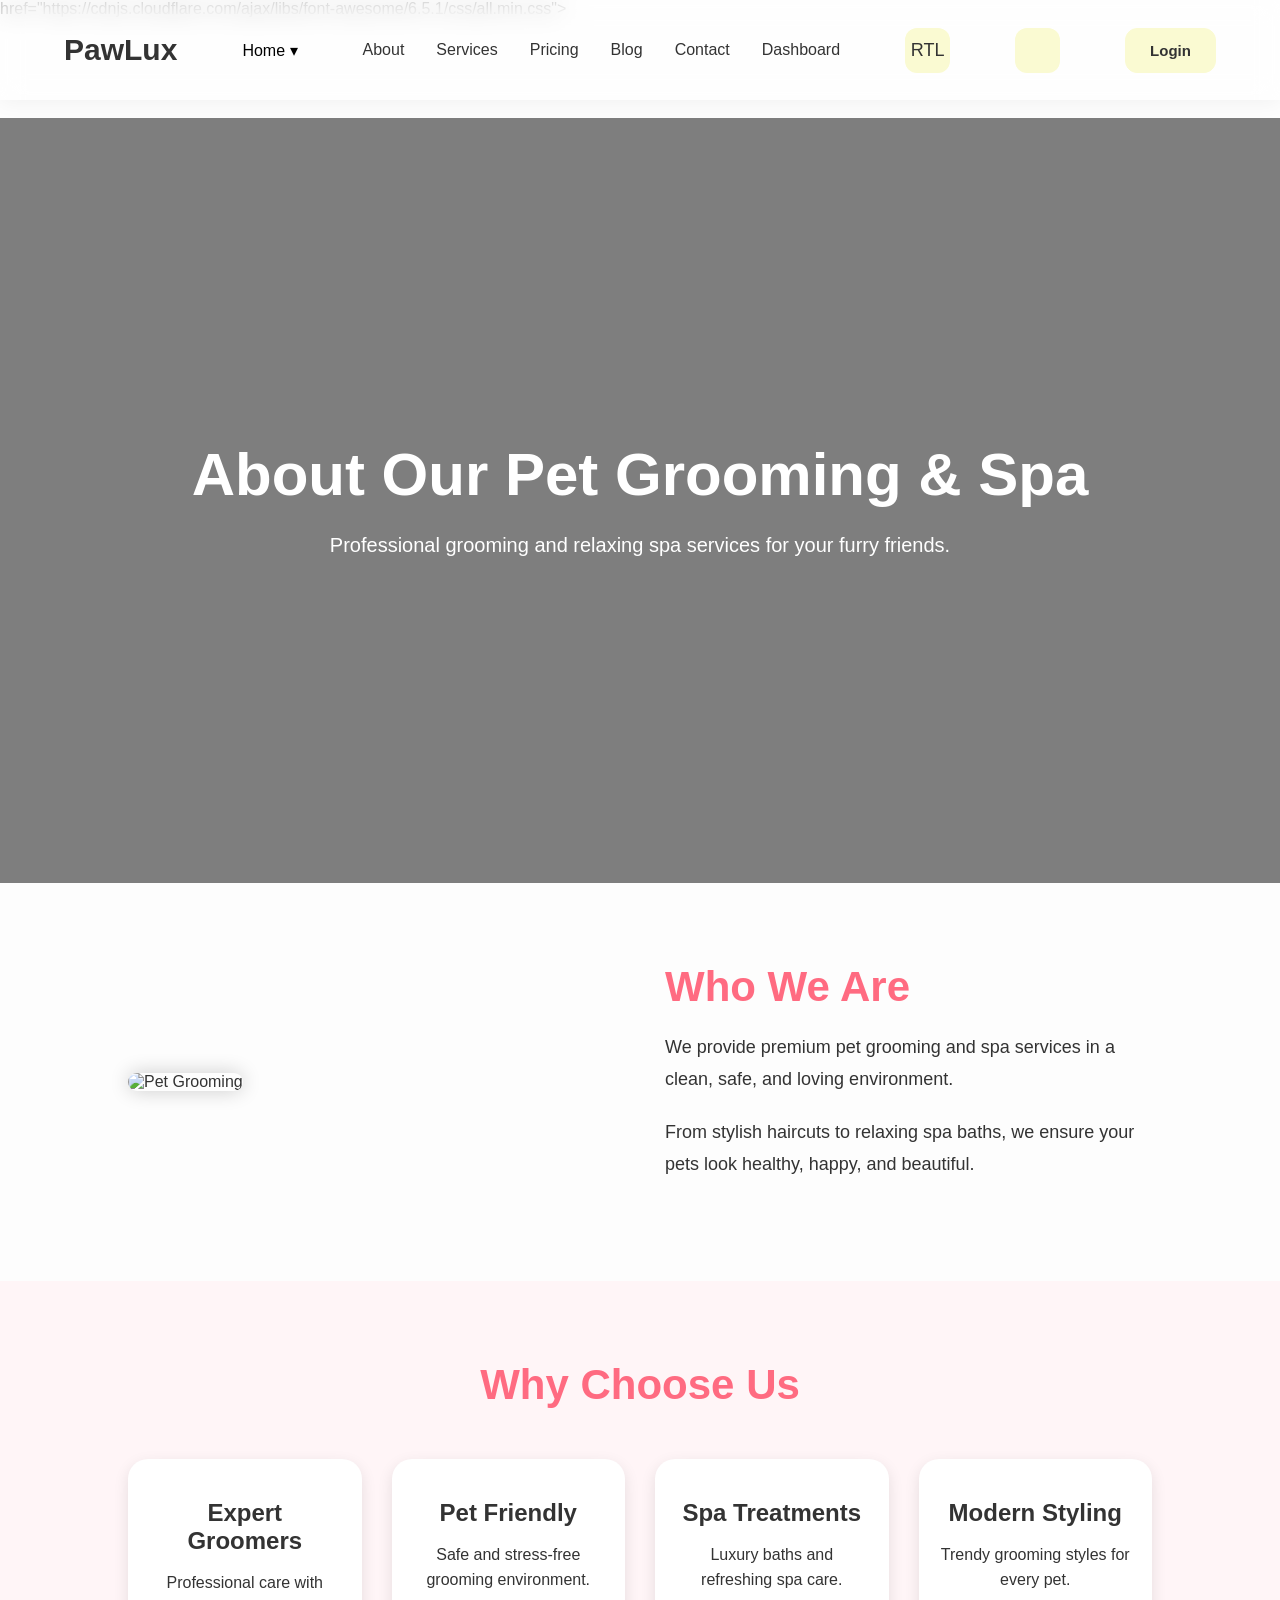
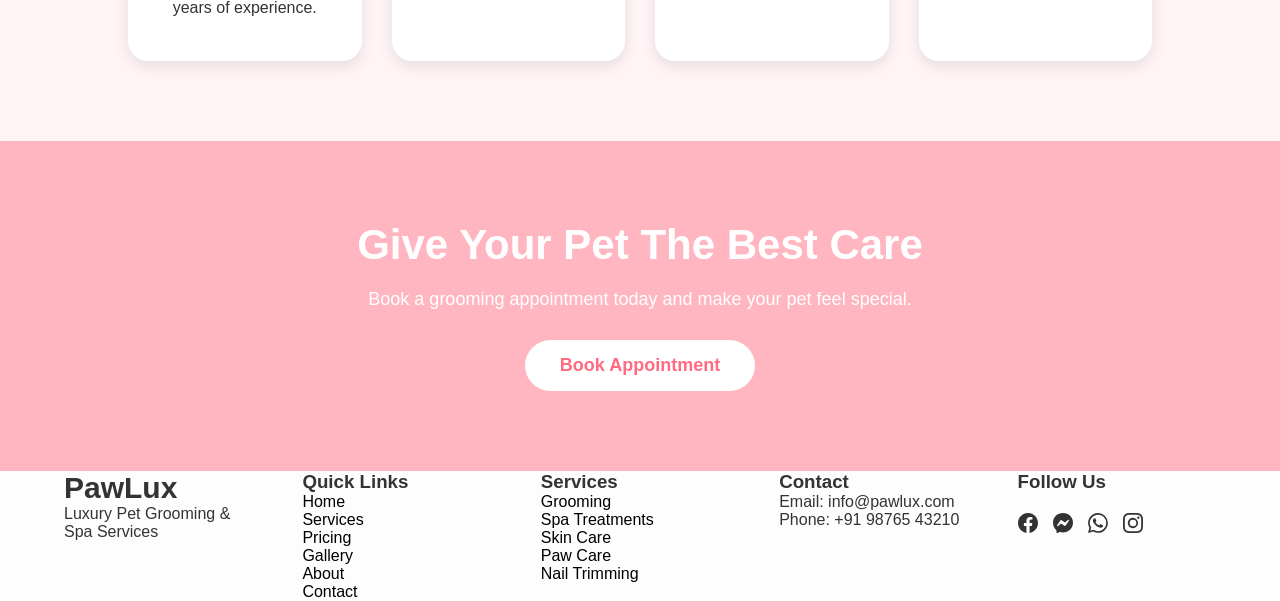
==== about.html @ 1fd0124d "first commit" ====
<!DOCTYPE html>
<html lang="en">
<head>
    <meta charset="UTF-8">
    <meta name="viewport" content="width=device-width, initial-scale=1.0">
    <title>Document</title>
   <link rel="stylesheet" href="about.css">
  
 href="https://cdnjs.cloudflare.com/ajax/libs/font-awesome/6.5.1/css/all.min.css">
</head>
</head>
<body>
    <header>
<div class="container">

<nav class="navbar">
    <div class="logo">
        Paw<span>Lux</span>
    </div>
     <div class="dropdown">
    <a href="index.html" class="drop-btn">Home ▾</a>
 
    <div class="dropdown-content">
      <a href="home1.html" class="drop-btn">Home 1</a>
     
    </div>
  </div>

    <ul class="nav-links">
       
        <li><a href="#">About</a></li>
        <li><a href="#">Services</a></li>
        <li><a href="#">Pricing</a></li>
        <li><a href="#">Blog</a></li>
        <li><a href="#">Contact</a></li>
        <li><a href="#">Dashboard</a></li>
    </ul>
  <button id="rtl-toggle" class="icon-btn">
    RTL
  </button>
  <button id="theme-toggle" class="icon-btn">
 
        </button>
    <div class="button-group">
    <div class="right-section">
        <button class="btn secondary-btn">
            Login
        </button>
        

    </div>

</div>
</header>
 
<body>

   

    <section class="hero">

        <div class="hero-content">
            <h1>About Our Pet Grooming & Spa</h1>

            <p>
                Professional grooming and relaxing spa services
                for your furry friends.
            </p>
        </div>

    </section>


    <section class="about">

        <div class="about-container">

            <div class="about-image">
                <img src="https://images.unsplash.com/photo-1518717758536-85ae29035b6d?q=80&w=1000&auto=format&fit=crop"
                    alt="Pet Grooming">
            </div>

            <div class="about-content">

                <h2>Who We Are</h2>

                <p>
                    We provide premium pet grooming and spa services
                    in a clean, safe, and loving environment.
                </p>

                <p>
                    From stylish haircuts to relaxing spa baths,
                    we ensure your pets look healthy, happy,
                    and beautiful.
                </p>

            </div>

        </div>

    </section>

   

    <section class="features">

        <h2>Why Choose Us</h2>

        <div class="feature-container">

            <div class="feature-box">
                <i class="fa-solid fa-paw"></i>
                <h3>Expert Groomers</h3>
                <p>Professional care with years of experience.</p>
            </div>

            <div class="feature-box">
                <i class="fa-solid fa-heart"></i>
                <h3>Pet Friendly</h3>
                <p>Safe and stress-free grooming environment.</p>
            </div>

            <div class="feature-box">
                <i class="fa-solid fa-shower"></i>
                <h3>Spa Treatments</h3>
                <p>Luxury baths and refreshing spa care.</p>
            </div>

            <div class="feature-box">
                <i class="fa-solid fa-scissors"></i>
                <h3>Modern Styling</h3>
                <p>Trendy grooming styles for every pet.</p>
            </div>

        </div>

    </section>

  

    <section class="cta">

        <h2>Give Your Pet The Best Care</h2>

        <p>
            Book a grooming appointment today and make your pet feel special.
        </p>

        <a href="#">Book Appointment</a>

    </section>

</body>

</html>

    
    <footer>

<div class="container">

    <div class="footer-content">

        
        <div>
             <div class="logo">
        Paw<span>Lux</span>
    </div>
            <p>Luxury Pet Grooming & Spa Services</p>
        </div>
        <div>
            <h3>Quick Links</h3>
            <ul>
                <li><a href="#">Home</a></li>
                <li><a href="#">Services</a></li>
                <li><a href="#">Pricing</a></li>
                <li><a href="#">Gallery</a></li>
                <li><a href="#">About</a></li>
                <li><a href="#">Contact</a></li>
            </ul>
        </div>
        <div>
           <h3>Services</h3> 
            <ul>
                <li><a href="#">Grooming</a></li>
                <li><a href="#">Spa Treatments</a></li>
                <li><a href="#">Skin Care</a></li>
                <li><a href="#">Paw Care</a></li>
                <li><a href="#">Nail Trimming</a></li>
            </ul>
        </div>

        <div>
            <h3>Contact</h3>
            <p>Email: info@pawlux.com</p>
            <p>Phone: +91 98765 43210</p>
        </div>

        <div>
            <h3>Follow Us</h3>

            <div class="footer-social">

                <svg xmlns="http://www.w3.org/2000/svg" width="20" height="20" fill="currentColor" class="bi bi-facebook" viewBox="0 0 16 16">
  <path d="M16 8.049c0-4.446-3.582-8.05-8-8.05C3.58 0-.002 3.603-.002 8.05c0 4.017 2.926 7.347 6.75 7.951v-5.625h-2.03V8.05H6.75V6.275c0-2.017 1.195-3.131 3.022-3.131.876 0 1.791.157 1.791.157v1.98h-1.009c-.993 0-1.303.621-1.303 1.258v1.51h2.218l-.354 2.326H9.25V16c3.824-.604 6.75-3.934 6.75-7.951"/>
</svg>

                <svg xmlns="http://www.w3.org/2000/svg" width="20" height="20" fill="currentColor" class="bi bi-messenger" viewBox="0 0 16 16">
  <path d="M0 7.76C0 3.301 3.493 0 8 0s8 3.301 8 7.76-3.493 7.76-8 7.76c-.81 0-1.586-.107-2.316-.307a.64.64 0 0 0-.427.03l-1.588.702a.64.64 0 0 1-.898-.566l-.044-1.423a.64.64 0 0 0-.215-.456C.956 12.108 0 10.092 0 7.76m5.546-1.459-2.35 3.728c-.225.358.214.761.551.506l2.525-1.916a.48.48 0 0 1 .578-.002l1.869 1.402a1.2 1.2 0 0 0 1.735-.32l2.35-3.728c.226-.358-.214-.761-.551-.506L9.728 7.381a.48.48 0 0 1-.578.002L7.281 5.98a1.2 1.2 0 0 0-1.735.32z"/>
</svg>

                <svg xmlns="http://www.w3.org/2000/svg" width="20" height="20" fill="currentColor" class="bi bi-whatsapp" viewBox="0 0 16 16">
  <path d="M13.601 2.326A7.85 7.85 0 0 0 7.994 0C3.627 0 .068 3.558.064 7.926c0 1.399.366 2.76 1.057 3.965L0 16l4.204-1.102a7.9 7.9 0 0 0 3.79.965h.004c4.368 0 7.926-3.558 7.93-7.93A7.9 7.9 0 0 0 13.6 2.326zM7.994 14.521a6.6 6.6 0 0 1-3.356-.92l-.24-.144-2.494.654.666-2.433-.156-.251a6.56 6.56 0 0 1-1.007-3.505c0-3.626 2.957-6.584 6.591-6.584a6.56 6.56 0 0 1 4.66 1.931 6.56 6.56 0 0 1 1.928 4.66c-.004 3.639-2.961 6.592-6.592 6.592m3.615-4.934c-.197-.099-1.17-.578-1.353-.646-.182-.065-.315-.099-.445.099-.133.197-.513.646-.627.775-.114.133-.232.148-.43.05-.197-.1-.836-.308-1.592-.985-.59-.525-.985-1.175-1.103-1.372-.114-.198-.011-.304.088-.403.087-.088.197-.232.296-.346.1-.114.133-.198.198-.33.065-.134.034-.248-.015-.347-.05-.099-.445-1.076-.612-1.47-.16-.389-.323-.335-.445-.34-.114-.007-.247-.007-.38-.007a.73.73 0 0 0-.529.247c-.182.198-.691.677-.691 1.654s.71 1.916.81 2.049c.098.133 1.394 2.132 3.383 2.992.47.205.84.326 1.129.418.475.152.904.129 1.246.08.38-.058 1.171-.48 1.338-.943.164-.464.164-.86.114-.943-.049-.084-.182-.133-.38-.232"/>
</svg>

                <svg xmlns="http://www.w3.org/2000/svg" width="20" height="20" fill="currentColor" class="bi bi-instagram" viewBox="0 0 16 16">
  <path d="M8 0C5.829 0 5.556.01 4.703.048 3.85.088 3.269.222 2.76.42a3.9 3.9 0 0 0-1.417.923A3.9 3.9 0 0 0 .42 2.76C.222 3.268.087 3.85.048 4.7.01 5.555 0 5.827 0 8.001c0 2.172.01 2.444.048 3.297.04.852.174 1.433.372 1.942.205.526.478.972.923 1.417.444.445.89.719 1.416.923.51.198 1.09.333 1.942.372C5.555 15.99 5.827 16 8 16s2.444-.01 3.298-.048c.851-.04 1.434-.174 1.943-.372a3.9 3.9 0 0 0 1.416-.923c.445-.445.718-.891.923-1.417.197-.509.332-1.09.372-1.942C15.99 10.445 16 10.173 16 8s-.01-2.445-.048-3.299c-.04-.851-.175-1.433-.372-1.941a3.9 3.9 0 0 0-.923-1.417A3.9 3.9 0 0 0 13.24.42c-.51-.198-1.092-.333-1.943-.372C10.443.01 10.172 0 7.998 0zm-.717 1.442h.718c2.136 0 2.389.007 3.232.046.78.035 1.204.166 1.486.275.373.145.64.319.92.599s.453.546.598.92c.11.281.24.705.275 1.485.039.843.047 1.096.047 3.231s-.008 2.389-.047 3.232c-.035.78-.166 1.203-.275 1.485a2.5 2.5 0 0 1-.599.919c-.28.28-.546.453-.92.598-.28.11-.704.24-1.485.276-.843.038-1.096.047-3.232.047s-2.39-.009-3.233-.047c-.78-.036-1.203-.166-1.485-.276a2.5 2.5 0 0 1-.92-.598 2.5 2.5 0 0 1-.6-.92c-.109-.281-.24-.705-.275-1.485-.038-.843-.046-1.096-.046-3.233s.008-2.388.046-3.231c.036-.78.166-1.204.276-1.486.145-.373.319-.64.599-.92s.546-.453.92-.598c.282-.11.705-.24 1.485-.276.738-.034 1.024-.044 2.515-.045zm4.988 1.328a.96.96 0 1 0 0 1.92.96.96 0 0 0 0-1.92m-4.27 1.122a4.109 4.109 0 1 0 0 8.217 4.109 4.109 0 0 0 0-8.217m0 1.441a2.667 2.667 0 1 1 0 5.334 2.667 2.667 0 0 1 0-5.334"/>
</svg>

            </div>
        </div>

    </div>

</div>

</footer>
    
</body>
</html>
---- about.css ----
*{
            margin: 0;
            padding: 0;
            box-sizing: border-box;
            font-family: Arial, sans-serif;
        }

        body{
            background: #fdfdfd;
            color: #333;
        }
        
.container{
    width:90%;
    max-width:1300px;
    margin:auto;
}

header{
    width:100%;
    position:fixed;
    top:0;
    left:0;
    z-index:1000;
    background:rgba(255,255,255,0.65);
    backdrop-filter:blur(12px);
    box-shadow:0 2px 20px rgba(0,0,0,0.05);
}
.dropdown a{
text-decoration: none;
color:black;

}
.dropdown-content a{
    color:black;
    border: 1px solid black;

}

.navbar{
    height: 100px;
    display:flex;
    align-items:center;
    justify-content:space-between;
}
body.dark-mode{
  background:#111827;
  color:lightgoldenrodyellow;
}
 
body.dark-mode header{
  background:black;
}
 
body.dark-mode nav a{
  color:lightgoldenrodyellow;
}
 
body.dark-mode .icon-btn{
  background:#374151;
  color:lightgoldenrodyellow;
}
 
body.dark-mode .logo{
  color:lightgoldenrodyellow;
}
 
body.dark-mode .login{
  color:lightgoldenrodyellow;
}
 
body.dark-mode .hero,
body.dark-mode .services,
body.dark-mode .why-us,
body.dark-mode .contact{
  background:#111827;
  color:lightgoldenrodyellow;
}
 
body.dark-mode .service-card,
body.dark-mode .feature-box,
body.dark-mode .testimonial-card{
  background:#1f2937;
  color:lightgoldenrodyellow;
}
.logo{
    font-size:30px;
    font-weight:700;
    color:var(--dark);
}

.logo span{
    color:var(--primary);
}


.nav-links{
    display:flex;
    gap:32px;
    list-style:none;
}

.nav-links a{
    text-decoration:none;
    color:var(--dark);
    font-size:16px;
    font-weight:500;
    transition:0.3s;
}

.nav-links a:hover{
    color:var(--primary);
}
.dropdown{
 position:relative;
}
 
.drop-btn{
 display:flex;
 align-items:center;
 gap:5px;
 color: black;
}
 
.dropdown-content{
 position:absolute;
 top:38px;
 left:0;
 
 background:#fff;
 min-width:180px;
 border-radius:12px;
 overflow:hidden;
 
 box-shadow:0 10px 30px rgba(0,0,0,0.15);
 
 opacity:0;
 visibility:hidden;
 transform:translateY(10px);
 
 transition:0.3s ease;
}
 
.dropdown-content a{
 display:block;
 color:black;
 padding:14px 18px;
 font-size:15px;
}
 
.dropdown-content a:hover{
 background:#f3f7f3;
 padding-left:24px;
 color:black;
}
 
.dropdown:hover .dropdown-content{
 opacity:1;
 visibility:visible;
 transform:translateY(0);
}
 .right-section{
    display:flex;
    align-items:center;
    gap:14px;
}

.icon-btn{
    width:45px;
    height:45px;
    border:none;
    border-radius:12px;
    background:lightgoldenrodyellow;
    box-shadow:var(--shadow);
    display:flex;
    align-items:center;
    justify-content:center;
    cursor:pointer;
    transition:0.3s;
    color:var(--dark);
    font-size:18px;
}

.icon-btn:hover{
    background:var(--primary);
    color:lightgoldenrodyellow;
}

.btn{
    height:45px;
    padding:0 24px;
    border:none;
    border-radius:12px;
    font-size:15px;
    font-weight:600;
    cursor:pointer;
    transition:0.3s;
}

.secondary-btn{
    background:lightgoldenrodyellow;
    color:var(--dark);
    border:1px solid lightgoldenrodyellow;
    box-shadow:var(--shadow);
}

.secondary-btn:hover{
    background:lightgoldenrodyellow;
}

.primary-btn{
    background:var(--primary);
    color:lightgoldenrodyellow;
    box-shadow:0 10px 25px rgba(255,143,163,0.35);
}

.primary-btn:hover{
    transform:translateY(-3px);
}
nav a:hover{
    color:pink;
}

.book-btn{
    padding:12px 22px;
    border:none;
    background:pink;
    color:white;
    border-radius:30px;
    cursor:pointer;
    font-weight:bold;
    transition:0.3s;
}

.book-btn:hover{
    background:pink;
}
.hero{
    height: 70vh;
    background:
    linear-gradient(rgba(0,0,0,0.5), rgba(0,0,0,0.5)),
    url('https://images.unsplash.com/photo-1517849845537-4d257902454a?q=80&w=1400&auto=format&fit=crop');
   min-height: 85vh;
    background-size: cover;
    background-position: center;
    margin-top: 100px;
    display: flex;
    justify-content: center;
    align-items: center;
    text-align: center;
    color: white;
    padding: 20px;

}

.hero-content h1{
    font-size: 60px;
    margin-bottom: 20px;
   

}

.hero-content p{
    font-size: 20px;
    line-height: 1.6;
}



.about{
    padding: 80px 10%;
}

.about-container{
    display: flex;
    justify-content: space-between;
    align-items: center;
    gap: 50px;
    flex-wrap: wrap;
}

.about-image{
    flex: 1;
}

.about-image img{
    width: 100%;
    border-radius: 20px;
    box-shadow: 0 0 20px rgba(0,0,0,0.2);
}

.about-content{
    flex: 1;
}

.about-content h2{
    font-size: 42px;
    color: #ff6b81;
    margin-bottom: 20px;
}

.about-content p{
    font-size: 18px;
    line-height: 1.8;
    margin-bottom: 20px;
}



.features{
    padding: 80px 10%;
    background: #fff5f7;
    text-align: center;
}

.features h2{
    font-size: 42px;
    color: #ff6b81;
    margin-bottom: 50px;
}

.feature-container{
    display: grid;
    grid-template-columns: repeat(auto-fit, minmax(220px, 1fr));
    gap: 30px;
}

.feature-box{
    background: white;
    padding: 40px 20px;
    border-radius: 20px;
    transition: 0.4s;
    box-shadow: 0 5px 15px rgba(0,0,0,0.1);
}

.feature-box:hover{
    transform: translateY(-10px);
}

.feature-box i{
    font-size: 40px;
    color: #ff6b81;
    margin-bottom: 20px;
}

.feature-box h3{
    font-size: 24px;
    margin-bottom: 15px;
}

.feature-box p{
    font-size: 16px;
    line-height: 1.6;
}


.gallery{
    padding: 80px 10%;
    text-align: center;
}

.gallery h2{
    font-size: 42px;
    color: #ff6b81;
    margin-bottom: 50px;
}

.gallery-container{
    display: grid;
    grid-template-columns: repeat(auto-fit, minmax(250px, 1fr));
    gap: 20px;
}

.gallery-container img{
    width: 100%;
    height: 250px;
    object-fit: cover;
    border-radius: 15px;
    transition: 0.4s;
}

.gallery-container img:hover{
    transform: scale(1.05);
}



.cta{
    background:lightpink;
    color: white;
    text-align: center;
    padding: 80px 10%;
}

.cta h2{
    font-size: 42px;
    margin-bottom: 20px;
}

.cta p{
    font-size: 18px;
    margin-bottom: 30px;
}

.cta a{
    display: inline-block;
    padding: 15px 35px;
    background: white;
    color: #ff6b81;
    text-decoration: none;
    font-size: 18px;
    border-radius: 50px;
    font-weight: bold;
    transition: 0.3s;
}

.cta a:hover{
    background: #333;
    color: white;
}



@media(max-width: 768px){

    .hero-content h1{
        font-size: 40px;
    }

    .hero-content p{
        font-size: 16px;
    }

    .about-container{
        flex-direction: column;
    }

    .about-content h2,
    .features h2,
    .gallery h2,
    .cta h2{
        font-size: 32px;
    }
}
        .footer-content ul{
list-style: none;

}
.footer-content a{
    text-decoration: none;
    color: rgb(0, 0, 0);
}

.footer-content{
    display:grid;
 grid-template-columns: repeat(5,1fr);
    justify-content:space-between;
    flex-wrap:wrap;
    gap:40px;
}

.footer-social{
    display:flex;
    gap:15px;
    margin-top:20px;
}

.footer-social i{
    width:42px;
    height:42px;
    border-radius:50%;
    background:#222;
    display:flex;
    align-items:center;
    justify-content:center;
    transition:0.3s;
    cursor:pointer;
}

.footer-social i:hover{
    background:var(--primary);
}

@media(max-width:1100px){

    .hero{
        flex-direction:column;
        text-align:center;
    }

    .hero-content p{
        margin:auto auto 35px;
    }

    .hero-buttons{
        justify-content:center;
    }

    .floating-card{
        left:50%;
        transform:translateX(-50%);
    }
}
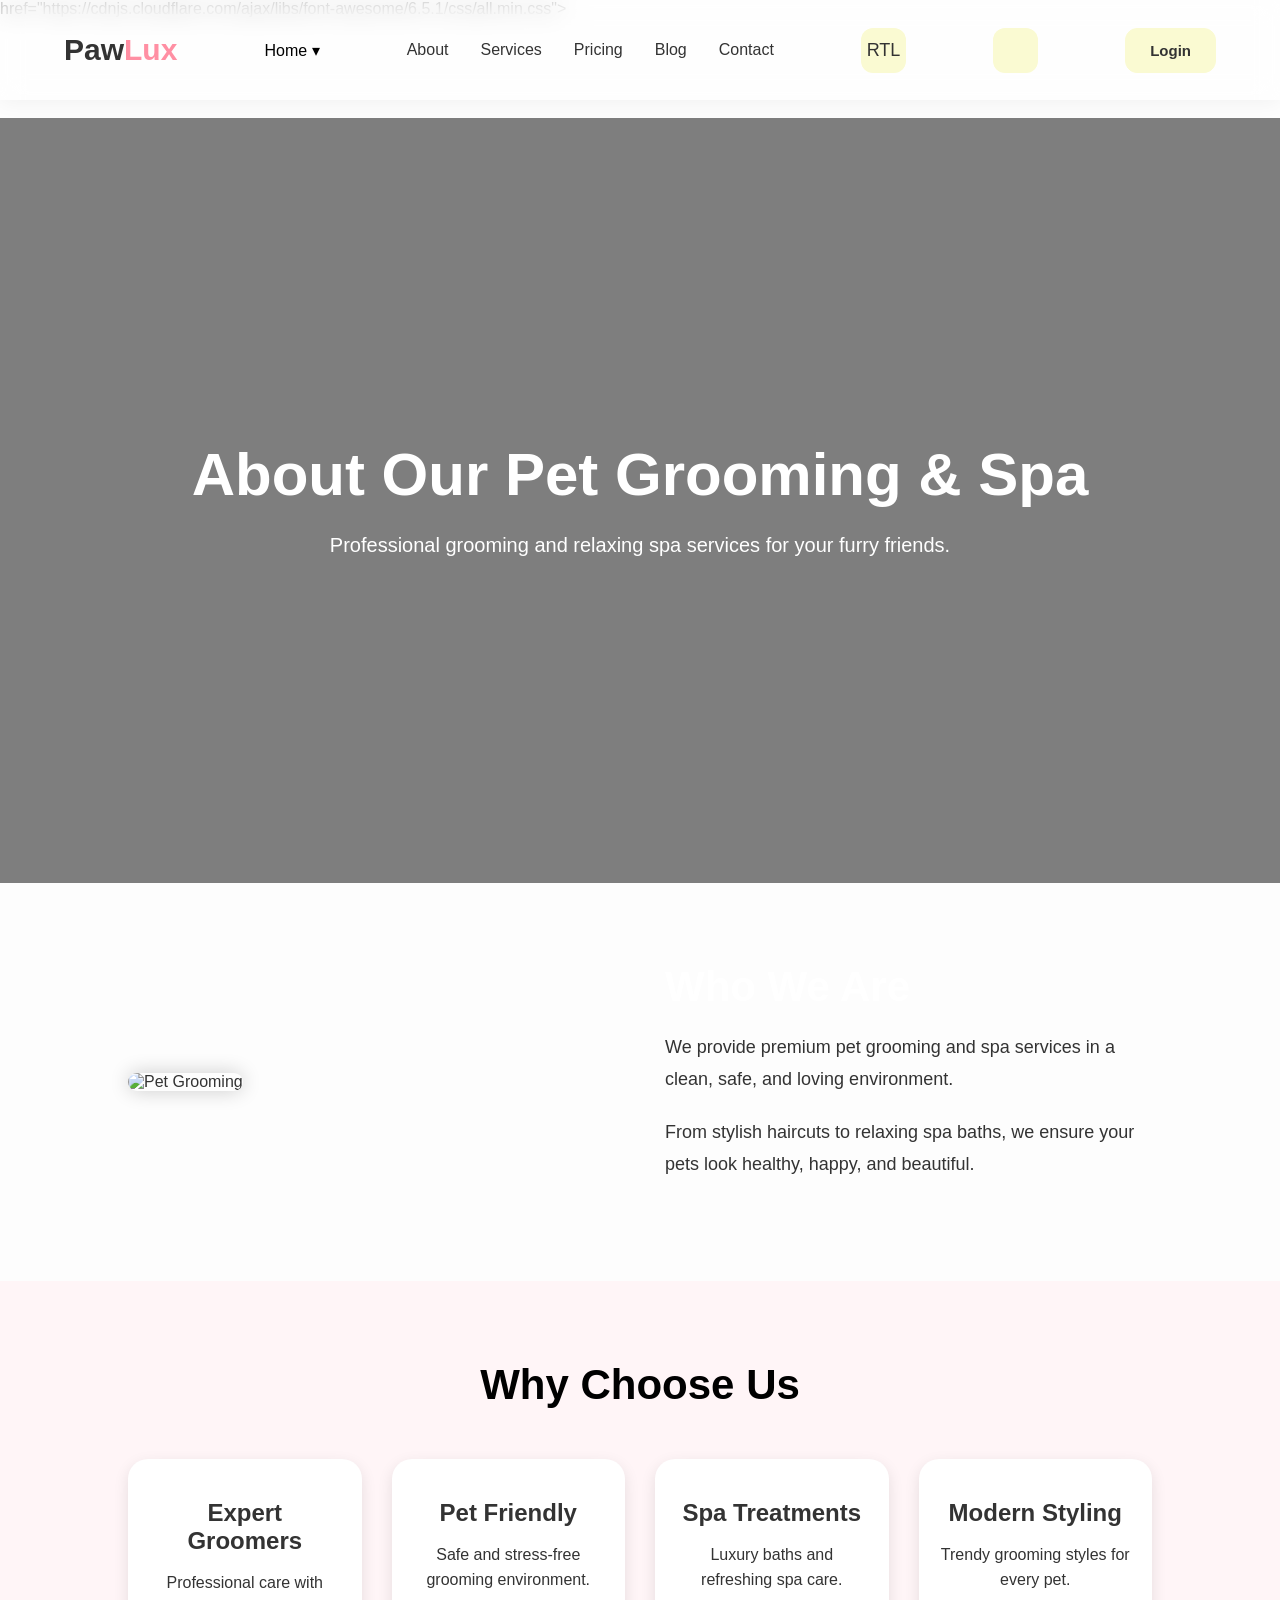
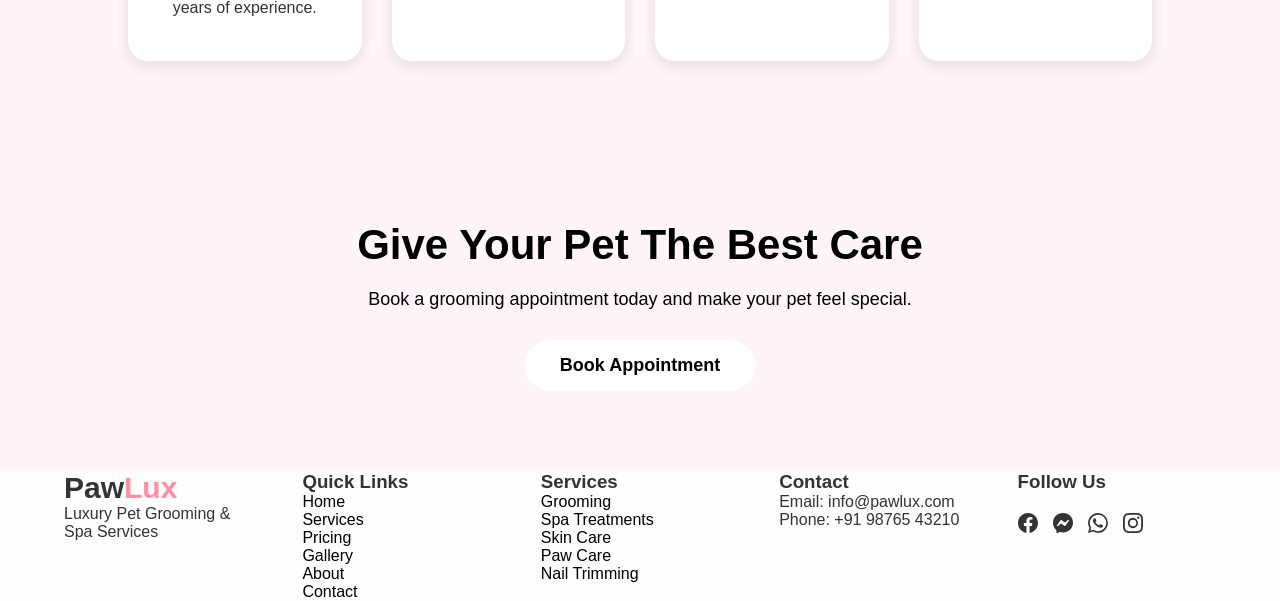
==== commit 0889dd14: "first commit" ====
--- a/about.html
+++ b/about.html
@@ -33,7 +33,7 @@
         <li><a href="#">Pricing</a></li>
         <li><a href="#">Blog</a></li>
         <li><a href="#">Contact</a></li>
-        <li><a href="#">Dashboard</a></li>
+        
     </ul>
   <button id="rtl-toggle" class="icon-btn">
     RTL
--- a/about.css
+++ b/about.css
@@ -90,7 +90,7 @@
 }
 
 .logo span{
-    color:var(--primary);
+    color:#ff8fa3;
 }
 
 
@@ -295,7 +295,7 @@
 
 .about-content h2{
     font-size: 42px;
-    color: #ff6b81;
+    color: white;
     margin-bottom: 20px;
 }
 
@@ -315,7 +315,7 @@
 
 .features h2{
     font-size: 42px;
-    color: #ff6b81;
+    color: black;
     margin-bottom: 50px;
 }
 
@@ -386,8 +386,8 @@
 
 
 .cta{
-    background:lightpink;
-    color: white;
+    background:#fff5f7;
+    color: black;
     text-align: center;
     padding: 80px 10%;
 }
@@ -406,7 +406,7 @@
     display: inline-block;
     padding: 15px 35px;
     background: white;
-    color: #ff6b81;
+    color: black;
     text-decoration: none;
     font-size: 18px;
     border-radius: 50px;
@@ -442,6 +442,17 @@
         font-size: 32px;
     }
 }
+
+
+.footer{
+    background:rgb(255, 253, 253);
+    color:rgb(0, 0, 0);
+    padding:50px 0 30px;
+    height:200px;
+    margin-top: 20px;
+
+}
+
         .footer-content ul{
 list-style: none;
 
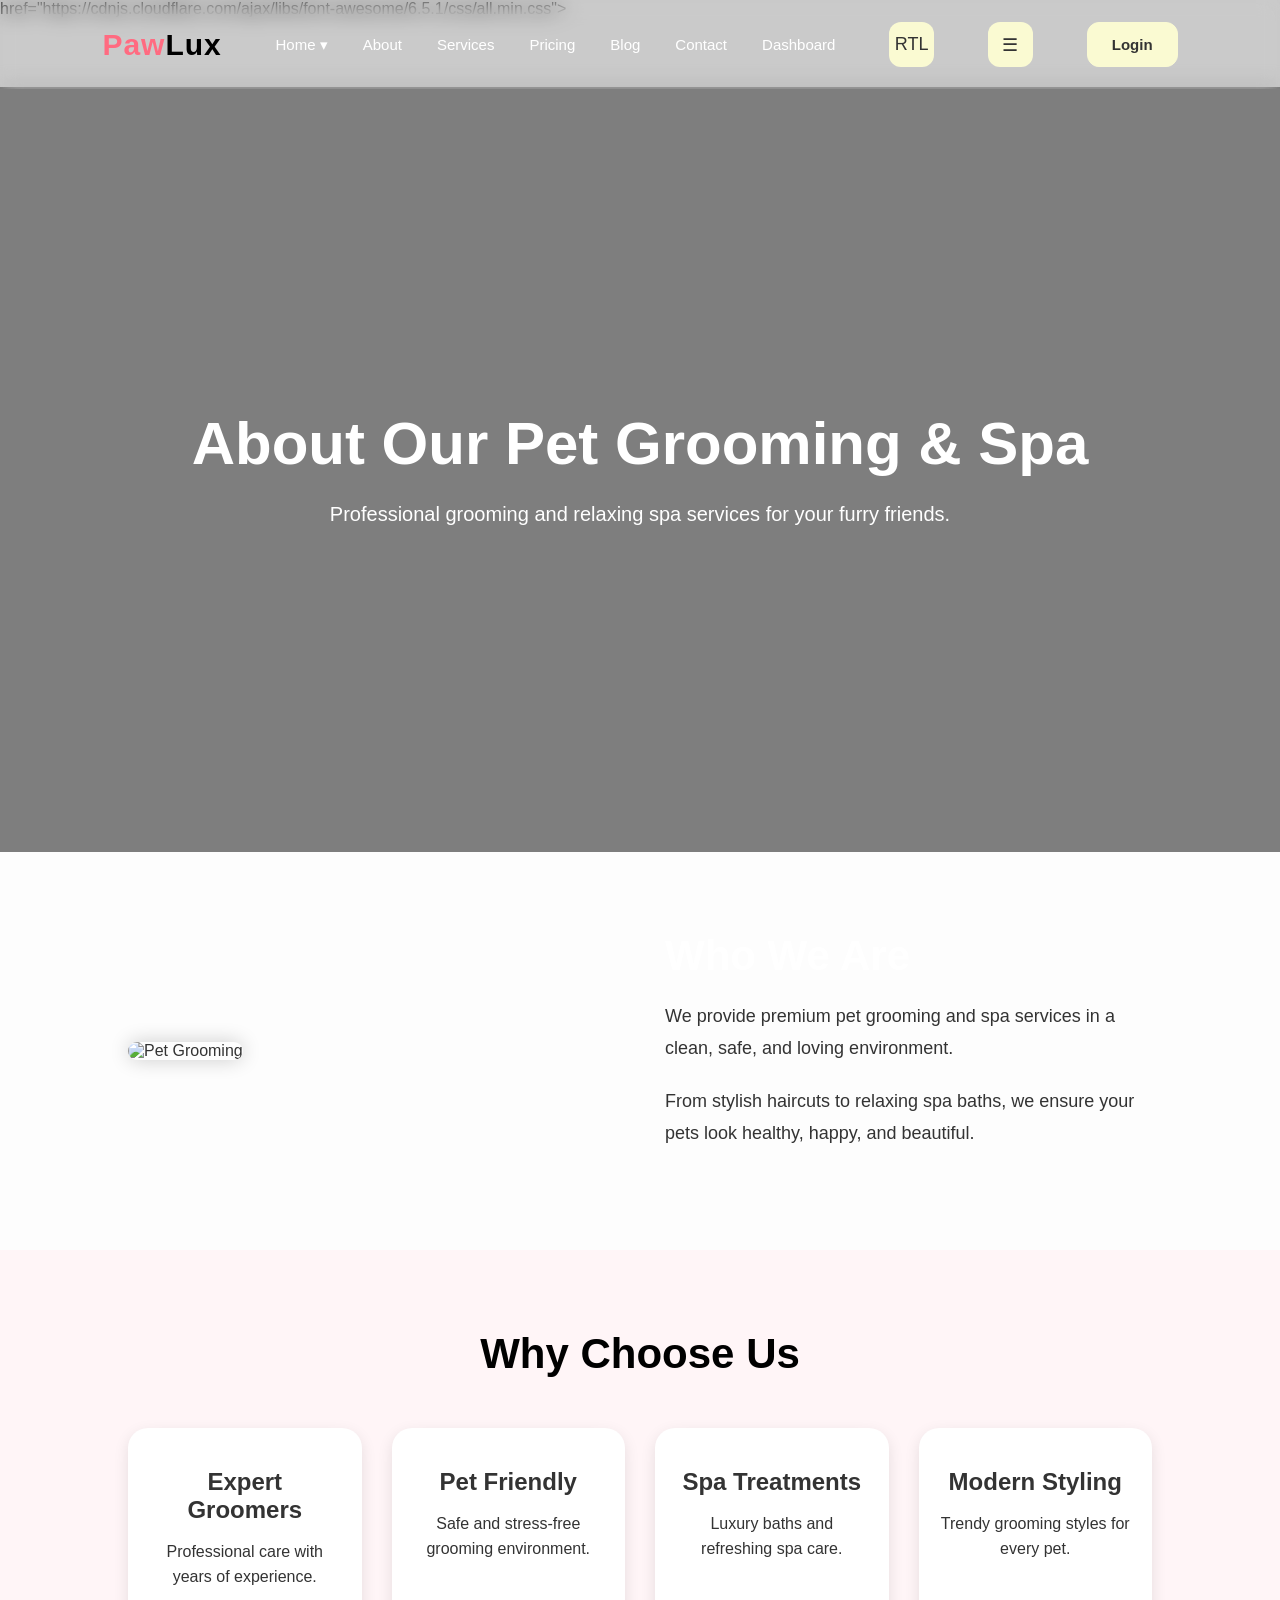
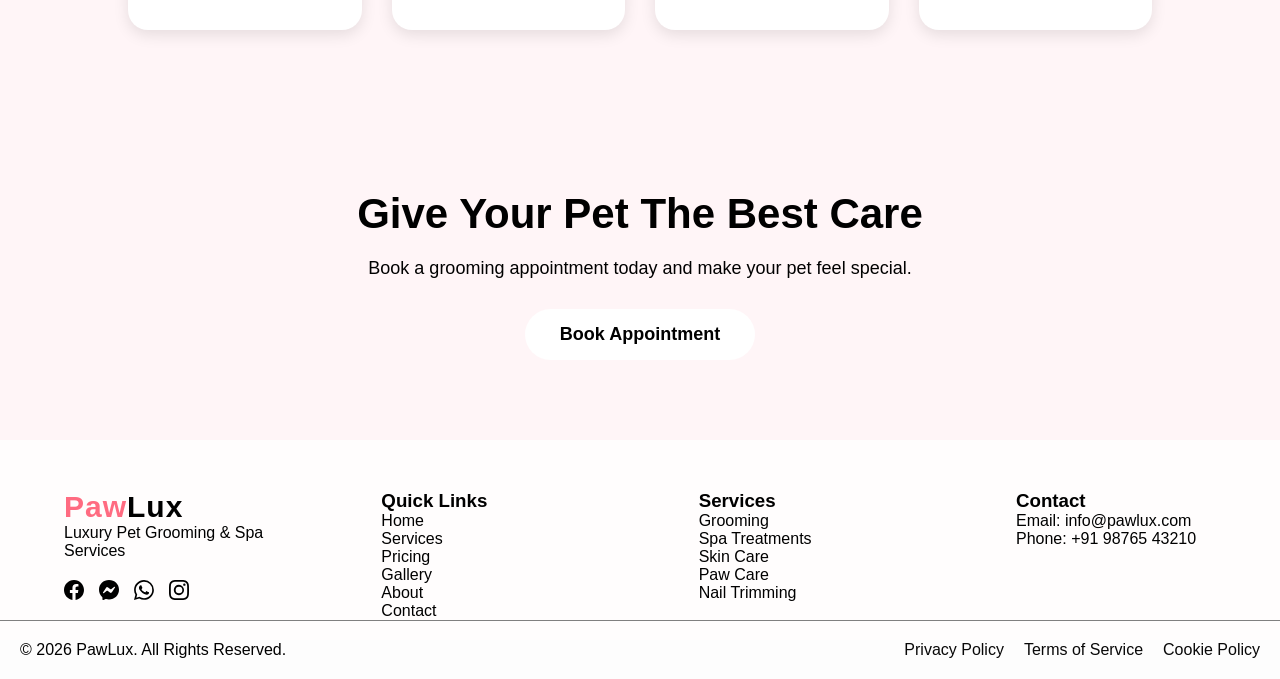
==== commit c547a0fe: "first commit" ====
--- a/about.html
+++ b/about.html
@@ -10,50 +10,47 @@
 </head>
 </head>
 <body>
-    <header>
-<div class="container">
-
-<nav class="navbar">
-    <div class="logo">
-        Paw<span>Lux</span>
-    </div>
-     <div class="dropdown">
-    <a href="index.html" class="drop-btn">Home ▾</a>
- 
-    <div class="dropdown-content">
-      <a href="home1.html" class="drop-btn">Home 1</a>
+     <header>
+    <nav class="navbar">
+      <a style="text-decoration: none;" href="index.html" class="logo"><span>Paw</span>Lux</a>
+ 
+      <ul class="nav-links">
+          <li class="dropdown">
+        <a href="index.html">Home ▾</a>
+ 
+        <ul class="dropdown-menu">
+          <li><a href="index.html">Home 1</a></li>
+          <li><a href="home1.html">Home 2</a></li>
+        </ul>
+      </li>
+       
+        <li><a href="about.html">About</a></li>
+        <li><a href="services.html">Services</a></li>
+        <li><a href="pricing.html">Pricing</a></li>
+   
+        <li><a href="blog.html">Blog</a></li>
+        <li><a href="contactus.html">Contact</a></li>
      
-    </div>
-  </div>
-
-    <ul class="nav-links">
-       
-        <li><a href="#">About</a></li>
-        <li><a href="#">Services</a></li>
-        <li><a href="#">Pricing</a></li>
-        <li><a href="#">Blog</a></li>
-        <li><a href="#">Contact</a></li>
-        
-    </ul>
+        <li><a href="dashboard.html">Dashboard</a></li>
+ 
+      </ul>
   <button id="rtl-toggle" class="icon-btn">
     RTL
   </button>
   <button id="theme-toggle" class="icon-btn">
  
-        </button>
-    <div class="button-group">
+      <div class="menu-toggle">☰</div>
+          <div class="button-group">
     <div class="right-section">
-        <button class="btn secondary-btn">
+        <button class="btn secondary-btn" onclick="document.location='login.html'">
             Login
         </button>
         
-
     </div>
 
 </div>
-</header>
- 
-<body>
+    </nav>
+  </header>
 
    
 
@@ -154,22 +151,41 @@
 </body>
 
 </html>
-
-    
-    <footer>
+<footer class="footer">
 
 <div class="container">
 
     <div class="footer-content">
 
-        
-        <div>
-             <div class="logo">
-        Paw<span>Lux</span>
-    </div>
+        <div class="footer-section">
+      <a style="text-decoration: none;" href="index.html" class="logo"><span>Paw</span>Lux</a>
             <p>Luxury Pet Grooming & Spa Services</p>
-        </div>
-        <div>
+            <div>
+           
+
+            <div class="footer-social">
+
+                <svg xmlns="http://www.w3.org/2000/svg" width="20" height="20" fill="currentColor" class="bi bi-facebook" viewBox="0 0 16 16">
+  <path d="M16 8.049c0-4.446-3.582-8.05-8-8.05C3.58 0-.002 3.603-.002 8.05c0 4.017 2.926 7.347 6.75 7.951v-5.625h-2.03V8.05H6.75V6.275c0-2.017 1.195-3.131 3.022-3.131.876 0 1.791.157 1.791.157v1.98h-1.009c-.993 0-1.303.621-1.303 1.258v1.51h2.218l-.354 2.326H9.25V16c3.824-.604 6.75-3.934 6.75-7.951"/>
+</svg>
+
+                <svg xmlns="http://www.w3.org/2000/svg" width="20" height="20" fill="currentColor" class="bi bi-messenger" viewBox="0 0 16 16">
+  <path d="M0 7.76C0 3.301 3.493 0 8 0s8 3.301 8 7.76-3.493 7.76-8 7.76c-.81 0-1.586-.107-2.316-.307a.64.64 0 0 0-.427.03l-1.588.702a.64.64 0 0 1-.898-.566l-.044-1.423a.64.64 0 0 0-.215-.456C.956 12.108 0 10.092 0 7.76m5.546-1.459-2.35 3.728c-.225.358.214.761.551.506l2.525-1.916a.48.48 0 0 1 .578-.002l1.869 1.402a1.2 1.2 0 0 0 1.735-.32l2.35-3.728c.226-.358-.214-.761-.551-.506L9.728 7.381a.48.48 0 0 1-.578.002L7.281 5.98a1.2 1.2 0 0 0-1.735.32z"/>
+</svg>
+
+                <svg xmlns="http://www.w3.org/2000/svg" width="20" height="20" fill="currentColor" class="bi bi-whatsapp" viewBox="0 0 16 16">
+  <path d="M13.601 2.326A7.85 7.85 0 0 0 7.994 0C3.627 0 .068 3.558.064 7.926c0 1.399.366 2.76 1.057 3.965L0 16l4.204-1.102a7.9 7.9 0 0 0 3.79.965h.004c4.368 0 7.926-3.558 7.93-7.93A7.9 7.9 0 0 0 13.6 2.326zM7.994 14.521a6.6 6.6 0 0 1-3.356-.92l-.24-.144-2.494.654.666-2.433-.156-.251a6.56 6.56 0 0 1-1.007-3.505c0-3.626 2.957-6.584 6.591-6.584a6.56 6.56 0 0 1 4.66 1.931 6.56 6.56 0 0 1 1.928 4.66c-.004 3.639-2.961 6.592-6.592 6.592m3.615-4.934c-.197-.099-1.17-.578-1.353-.646-.182-.065-.315-.099-.445.099-.133.197-.513.646-.627.775-.114.133-.232.148-.43.05-.197-.1-.836-.308-1.592-.985-.59-.525-.985-1.175-1.103-1.372-.114-.198-.011-.304.088-.403.087-.088.197-.232.296-.346.1-.114.133-.198.198-.33.065-.134.034-.248-.015-.347-.05-.099-.445-1.076-.612-1.47-.16-.389-.323-.335-.445-.34-.114-.007-.247-.007-.38-.007a.73.73 0 0 0-.529.247c-.182.198-.691.677-.691 1.654s.71 1.916.81 2.049c.098.133 1.394 2.132 3.383 2.992.47.205.84.326 1.129.418.475.152.904.129 1.246.08.38-.058 1.171-.48 1.338-.943.164-.464.164-.86.114-.943-.049-.084-.182-.133-.38-.232"/>
+</svg>
+
+                <svg xmlns="http://www.w3.org/2000/svg" width="20" height="20" fill="currentColor" class="bi bi-instagram" viewBox="0 0 16 16">
+  <path d="M8 0C5.829 0 5.556.01 4.703.048 3.85.088 3.269.222 2.76.42a3.9 3.9 0 0 0-1.417.923A3.9 3.9 0 0 0 .42 2.76C.222 3.268.087 3.85.048 4.7.01 5.555 0 5.827 0 8.001c0 2.172.01 2.444.048 3.297.04.852.174 1.433.372 1.942.205.526.478.972.923 1.417.444.445.89.719 1.416.923.51.198 1.09.333 1.942.372C5.555 15.99 5.827 16 8 16s2.444-.01 3.298-.048c.851-.04 1.434-.174 1.943-.372a3.9 3.9 0 0 0 1.416-.923c.445-.445.718-.891.923-1.417.197-.509.332-1.09.372-1.942C15.99 10.445 16 10.173 16 8s-.01-2.445-.048-3.299c-.04-.851-.175-1.433-.372-1.941a3.9 3.9 0 0 0-.923-1.417A3.9 3.9 0 0 0 13.24.42c-.51-.198-1.092-.333-1.943-.372C10.443.01 10.172 0 7.998 0zm-.717 1.442h.718c2.136 0 2.389.007 3.232.046.78.035 1.204.166 1.486.275.373.145.64.319.92.599s.453.546.598.92c.11.281.24.705.275 1.485.039.843.047 1.096.047 3.231s-.008 2.389-.047 3.232c-.035.78-.166 1.203-.275 1.485a2.5 2.5 0 0 1-.599.919c-.28.28-.546.453-.92.598-.28.11-.704.24-1.485.276-.843.038-1.096.047-3.232.047s-2.39-.009-3.233-.047c-.78-.036-1.203-.166-1.485-.276a2.5 2.5 0 0 1-.92-.598 2.5 2.5 0 0 1-.6-.92c-.109-.281-.24-.705-.275-1.485-.038-.843-.046-1.096-.046-3.233s.008-2.388.046-3.231c.036-.78.166-1.204.276-1.486.145-.373.319-.64.599-.92s.546-.453.92-.598c.282-.11.705-.24 1.485-.276.738-.034 1.024-.044 2.515-.045zm4.988 1.328a.96.96 0 1 0 0 1.92.96.96 0 0 0 0-1.92m-4.27 1.122a4.109 4.109 0 1 0 0 8.217 4.109 4.109 0 0 0 0-8.217m0 1.441a2.667 2.667 0 1 1 0 5.334 2.667 2.667 0 0 1 0-5.334"/>
+</svg>
+
+            </div>
+        </div>
+
+        </div>
+                <div class="footer-section">
             <h3>Quick Links</h3>
             <ul>
                 <li><a href="#">Home</a></li>
@@ -180,7 +196,7 @@
                 <li><a href="#">Contact</a></li>
             </ul>
         </div>
-        <div>
+        <div class="footer-section">
            <h3>Services</h3> 
             <ul>
                 <li><a href="#">Grooming</a></li>
@@ -188,44 +204,34 @@
                 <li><a href="#">Skin Care</a></li>
                 <li><a href="#">Paw Care</a></li>
                 <li><a href="#">Nail Trimming</a></li>
-            </ul>
-        </div>
-
-        <div>
+        </div>
+
+        <div class="footer-section">
             <h3>Contact</h3>
             <p>Email: info@pawlux.com</p>
             <p>Phone: +91 98765 43210</p>
         </div>
 
-        <div>
-            <h3>Follow Us</h3>
-
-            <div class="footer-social">
-
-                <svg xmlns="http://www.w3.org/2000/svg" width="20" height="20" fill="currentColor" class="bi bi-facebook" viewBox="0 0 16 16">
-  <path d="M16 8.049c0-4.446-3.582-8.05-8-8.05C3.58 0-.002 3.603-.002 8.05c0 4.017 2.926 7.347 6.75 7.951v-5.625h-2.03V8.05H6.75V6.275c0-2.017 1.195-3.131 3.022-3.131.876 0 1.791.157 1.791.157v1.98h-1.009c-.993 0-1.303.621-1.303 1.258v1.51h2.218l-.354 2.326H9.25V16c3.824-.604 6.75-3.934 6.75-7.951"/>
-</svg>
-
-                <svg xmlns="http://www.w3.org/2000/svg" width="20" height="20" fill="currentColor" class="bi bi-messenger" viewBox="0 0 16 16">
-  <path d="M0 7.76C0 3.301 3.493 0 8 0s8 3.301 8 7.76-3.493 7.76-8 7.76c-.81 0-1.586-.107-2.316-.307a.64.64 0 0 0-.427.03l-1.588.702a.64.64 0 0 1-.898-.566l-.044-1.423a.64.64 0 0 0-.215-.456C.956 12.108 0 10.092 0 7.76m5.546-1.459-2.35 3.728c-.225.358.214.761.551.506l2.525-1.916a.48.48 0 0 1 .578-.002l1.869 1.402a1.2 1.2 0 0 0 1.735-.32l2.35-3.728c.226-.358-.214-.761-.551-.506L9.728 7.381a.48.48 0 0 1-.578.002L7.281 5.98a1.2 1.2 0 0 0-1.735.32z"/>
-</svg>
-
-                <svg xmlns="http://www.w3.org/2000/svg" width="20" height="20" fill="currentColor" class="bi bi-whatsapp" viewBox="0 0 16 16">
-  <path d="M13.601 2.326A7.85 7.85 0 0 0 7.994 0C3.627 0 .068 3.558.064 7.926c0 1.399.366 2.76 1.057 3.965L0 16l4.204-1.102a7.9 7.9 0 0 0 3.79.965h.004c4.368 0 7.926-3.558 7.93-7.93A7.9 7.9 0 0 0 13.6 2.326zM7.994 14.521a6.6 6.6 0 0 1-3.356-.92l-.24-.144-2.494.654.666-2.433-.156-.251a6.56 6.56 0 0 1-1.007-3.505c0-3.626 2.957-6.584 6.591-6.584a6.56 6.56 0 0 1 4.66 1.931 6.56 6.56 0 0 1 1.928 4.66c-.004 3.639-2.961 6.592-6.592 6.592m3.615-4.934c-.197-.099-1.17-.578-1.353-.646-.182-.065-.315-.099-.445.099-.133.197-.513.646-.627.775-.114.133-.232.148-.43.05-.197-.1-.836-.308-1.592-.985-.59-.525-.985-1.175-1.103-1.372-.114-.198-.011-.304.088-.403.087-.088.197-.232.296-.346.1-.114.133-.198.198-.33.065-.134.034-.248-.015-.347-.05-.099-.445-1.076-.612-1.47-.16-.389-.323-.335-.445-.34-.114-.007-.247-.007-.38-.007a.73.73 0 0 0-.529.247c-.182.198-.691.677-.691 1.654s.71 1.916.81 2.049c.098.133 1.394 2.132 3.383 2.992.47.205.84.326 1.129.418.475.152.904.129 1.246.08.38-.058 1.171-.48 1.338-.943.164-.464.164-.86.114-.943-.049-.084-.182-.133-.38-.232"/>
-</svg>
-
-                <svg xmlns="http://www.w3.org/2000/svg" width="20" height="20" fill="currentColor" class="bi bi-instagram" viewBox="0 0 16 16">
-  <path d="M8 0C5.829 0 5.556.01 4.703.048 3.85.088 3.269.222 2.76.42a3.9 3.9 0 0 0-1.417.923A3.9 3.9 0 0 0 .42 2.76C.222 3.268.087 3.85.048 4.7.01 5.555 0 5.827 0 8.001c0 2.172.01 2.444.048 3.297.04.852.174 1.433.372 1.942.205.526.478.972.923 1.417.444.445.89.719 1.416.923.51.198 1.09.333 1.942.372C5.555 15.99 5.827 16 8 16s2.444-.01 3.298-.048c.851-.04 1.434-.174 1.943-.372a3.9 3.9 0 0 0 1.416-.923c.445-.445.718-.891.923-1.417.197-.509.332-1.09.372-1.942C15.99 10.445 16 10.173 16 8s-.01-2.445-.048-3.299c-.04-.851-.175-1.433-.372-1.941a3.9 3.9 0 0 0-.923-1.417A3.9 3.9 0 0 0 13.24.42c-.51-.198-1.092-.333-1.943-.372C10.443.01 10.172 0 7.998 0zm-.717 1.442h.718c2.136 0 2.389.007 3.232.046.78.035 1.204.166 1.486.275.373.145.64.319.92.599s.453.546.598.92c.11.281.24.705.275 1.485.039.843.047 1.096.047 3.231s-.008 2.389-.047 3.232c-.035.78-.166 1.203-.275 1.485a2.5 2.5 0 0 1-.599.919c-.28.28-.546.453-.92.598-.28.11-.704.24-1.485.276-.843.038-1.096.047-3.232.047s-2.39-.009-3.233-.047c-.78-.036-1.203-.166-1.485-.276a2.5 2.5 0 0 1-.92-.598 2.5 2.5 0 0 1-.6-.92c-.109-.281-.24-.705-.275-1.485-.038-.843-.046-1.096-.046-3.233s.008-2.388.046-3.231c.036-.78.166-1.204.276-1.486.145-.373.319-.64.599-.92s.546-.453.92-.598c.282-.11.705-.24 1.485-.276.738-.034 1.024-.044 2.515-.045zm4.988 1.328a.96.96 0 1 0 0 1.92.96.96 0 0 0 0-1.92m-4.27 1.122a4.109 4.109 0 1 0 0 8.217 4.109 4.109 0 0 0 0-8.217m0 1.441a2.667 2.667 0 1 1 0 5.334 2.667 2.667 0 0 1 0-5.334"/>
-</svg>
-
-            </div>
-        </div>
+        
 
     </div>
 
 </div>
+<div class="footer-bottom">
+       © 2026  PawLux. All Rights Reserved.
+   
+    <div class="footer-legal">
+ 
+    <li><a href="">Privacy Policy</a></li>
+      <li><a href="">Terms of Service</a></li>
+      <li><a href="">Cookie Policy</a></li>
+    </div>
+    </div>
 
 </footer>
+
+    
+    
     
 </body>
 </html>
--- a/about.css
+++ b/about.css
@@ -16,33 +16,7 @@
     margin:auto;
 }
 
-header{
-    width:100%;
-    position:fixed;
-    top:0;
-    left:0;
-    z-index:1000;
-    background:rgba(255,255,255,0.65);
-    backdrop-filter:blur(12px);
-    box-shadow:0 2px 20px rgba(0,0,0,0.05);
-}
-.dropdown a{
-text-decoration: none;
-color:black;
-
-}
-.dropdown-content a{
-    color:black;
-    border: 1px solid black;
-
-}
-
-.navbar{
-    height: 100px;
-    display:flex;
-    align-items:center;
-    justify-content:space-between;
-}
+h
 body.dark-mode{
   background:#111827;
   color:lightgoldenrodyellow;
@@ -90,76 +64,139 @@
 }
 
 .logo span{
-    color:#ff8fa3;
-}
-
-
+    color:var(--primary);
+}
+
+.navbar{
+ position:fixed;
+ top:0;
+ left:0;
+ width:100%;
+ display:flex;
+ justify-content:space-between;
+ align-items:center;
+ padding:22px 8%;
+ z-index:1000;
+ background:rgba(0,0,0,0.20);
+ backdrop-filter:blur(10px);
+ transition:0.35s ease;
+ text-decoration: none;
+}
+ 
+.navbar.scrolled{
+ background:rgba(17,17,17,0.92);
+ box-shadow:0 10px 30px rgba(0,0,0,0.18);
+}
+ 
+.logo{
+ font-family:'Outfit', sans-serif;
+ font-size:30px;
+ font-weight:800;
+ color:black;
+ letter-spacing:1px;
+ white-space:nowrap;
+}
+ 
+.logo span{
+ color:var(--primary);
+}
+ 
 .nav-links{
-    display:flex;
-    gap:32px;
-    list-style:none;
-}
-
+ display:flex;
+ gap:35px;
+ align-items:center;
+ list-style: none;
+}
+ 
 .nav-links a{
-    text-decoration:none;
-    color:var(--dark);
-    font-size:16px;
-    font-weight:500;
-    transition:0.3s;
-}
-
+ color:#ffffff;
+ font-size:15px;
+ transition:0.3s;
+ list-style: none;
+}
+ 
 .nav-links a:hover{
-    color:var(--primary);
-}
-.dropdown{
- position:relative;
-}
- 
-.drop-btn{
+ color:var(--primary);
+}
+ 
+.nav-actions{
  display:flex;
  align-items:center;
- gap:5px;
- color: black;
-}
- 
-.dropdown-content{
+ gap:14px;
+}
+.dropdown-menu{
  position:absolute;
- top:38px;
- left:0;
- 
- background:#fff;
- min-width:180px;
- border-radius:12px;
- overflow:hidden;
- 
- box-shadow:0 10px 30px rgba(0,0,0,0.15);
+ top:70px;
+ left:320px;
+ width:190px;
+ 
+ background:rgba(17,17,17,0.96);
+ backdrop-filter:blur(12px);
+ 
+ border-radius:16px;
+ padding:10px 0;
  
  opacity:0;
  visibility:hidden;
  transform:translateY(10px);
  
- transition:0.3s ease;
-}
- 
-.dropdown-content a{
+ transition:0.35s ease;
+ box-shadow:0 15px 35px rgba(0,0,0,0.2);
+}
+ 
+.dropdown-menu a{
  display:block;
- color:black;
- padding:14px 18px;
- font-size:15px;
-}
- 
-.dropdown-content a:hover{
- background:#f3f7f3;
- padding-left:24px;
- color:black;
-}
- 
-.dropdown:hover .dropdown-content{
+ padding:13px 20px;
+ 
+}
+ 
+.dropdown-menu a:hover{
+ background:rgba(255,255,255,0.08);
+ padding-left:28px;
+ 
+}
+ 
+.dropdown:hover .dropdown-menu{
  opacity:1;
  visibility:visible;
  transform:translateY(0);
-}
+ list-style: none;
+}
+ 
  .right-section{
+    display:flex;
+    align-items:center;
+    gap:14px;
+}
+
+
+
+nav a {
+  text-decoration: none;
+  color: white;
+  position: relative;
+}
+
+nav a::after {
+  content: "";
+  position: absolute;
+  left: 0;
+  bottom: -3px;
+  width: 0;
+  height: 2px;
+  background: rgb(92, 85, 85);
+  transition: width 0.3s ease;
+}
+
+nav a:hover::after {
+  width: 100%;
+}
+.navbar span{
+    color:#ff6b81;
+}
+
+
+.right-section{
     display:flex;
     align-items:center;
     gap:14px;
@@ -235,6 +272,82 @@
 .book-btn:hover{
     background:pink;
 }
+.right-section{
+    display:flex;
+    align-items:center;
+    gap:14px;
+}
+
+.icon-btn{
+    width:45px;
+    height:45px;
+    border:none;
+    border-radius:12px;
+    background:lightgoldenrodyellow;
+    box-shadow:var(--shadow);
+    display:flex;
+    align-items:center;
+    justify-content:center;
+    cursor:pointer;
+    transition:0.3s;
+    color:var(--dark);
+    font-size:18px;
+}
+
+.icon-btn:hover{
+    background:var(--primary);
+    color:lightgoldenrodyellow;
+}
+
+.btn{
+    height:45px;
+    padding:0 24px;
+    border:none;
+    border-radius:12px;
+    font-size:15px;
+    font-weight:600;
+    cursor:pointer;
+    transition:0.3s;
+}
+
+.secondary-btn{
+    background:lightgoldenrodyellow;
+    color:var(--dark);
+    border:1px solid lightgoldenrodyellow;
+    box-shadow:var(--shadow);
+}
+
+.secondary-btn:hover{
+    background:lightgoldenrodyellow;
+}
+
+.primary-btn{
+    background:var(--primary);
+    color:lightgoldenrodyellow;
+    box-shadow:0 10px 25px rgba(255,143,163,0.35);
+}
+
+.primary-btn:hover{
+    transform:translateY(-3px);
+}
+nav a:hover{
+    color:pink;
+}
+
+.book-btn{
+    padding:12px 22px;
+    border:none;
+    background:pink;
+    color:white;
+    border-radius:30px;
+    cursor:pointer;
+    font-weight:bold;
+    transition:0.3s;
+}
+
+.book-btn:hover{
+    background:pink;
+}
 .hero{
     height: 70vh;
     background:
@@ -243,7 +356,7 @@
    min-height: 85vh;
     background-size: cover;
     background-position: center;
-    margin-top: 100px;
+    margin-top: 69px;
     display: flex;
     justify-content: center;
     align-items: center;
@@ -442,18 +555,15 @@
         font-size: 32px;
     }
 }
-
-
 .footer{
     background:rgb(255, 253, 253);
     color:rgb(0, 0, 0);
     padding:50px 0 30px;
     height:200px;
-    margin-top: 20px;
-
-}
-
-        .footer-content ul{
+
+}
+
+.footer-content ul{
 list-style: none;
 
 }
@@ -463,11 +573,10 @@
 }
 
 .footer-content{
-    display:grid;
- grid-template-columns: repeat(5,1fr);
-    justify-content:space-between;
-    flex-wrap:wrap;
-    gap:40px;
+   display: flex;
+    justify-content: space-between; 
+    flex-wrap: wrap;
+    gap: 40px;
 }
 
 .footer-social{
@@ -491,6 +600,42 @@
 .footer-social i:hover{
     background:var(--primary);
 }
+.footer-legal li{
+  list-style: none;
+
+ 
+}
+.footer-legal a{
+  color: rgb(8, 8, 8);
+  text-decoration: none;
+  transition: 0.3s ease;
+
+}
+.footer-legal a:hover{
+  color: var(--primary);
+}
+.footer-legal{
+  display: flex;
+  gap: 20px;
+}   
+.footer-bottom{
+  border-top:1px solid gray;
+  padding-left:100px ;
+  padding-right: 100px;
+ 
+  display: flex;
+  justify-content: space-between;
+  padding: 20px;
+}
+.footer-section{
+    width: 200px;
+    
+}
+.footer-section span{
+    color: #ff6b81;
+}
+
+
 
 @media(max-width:1100px){
 
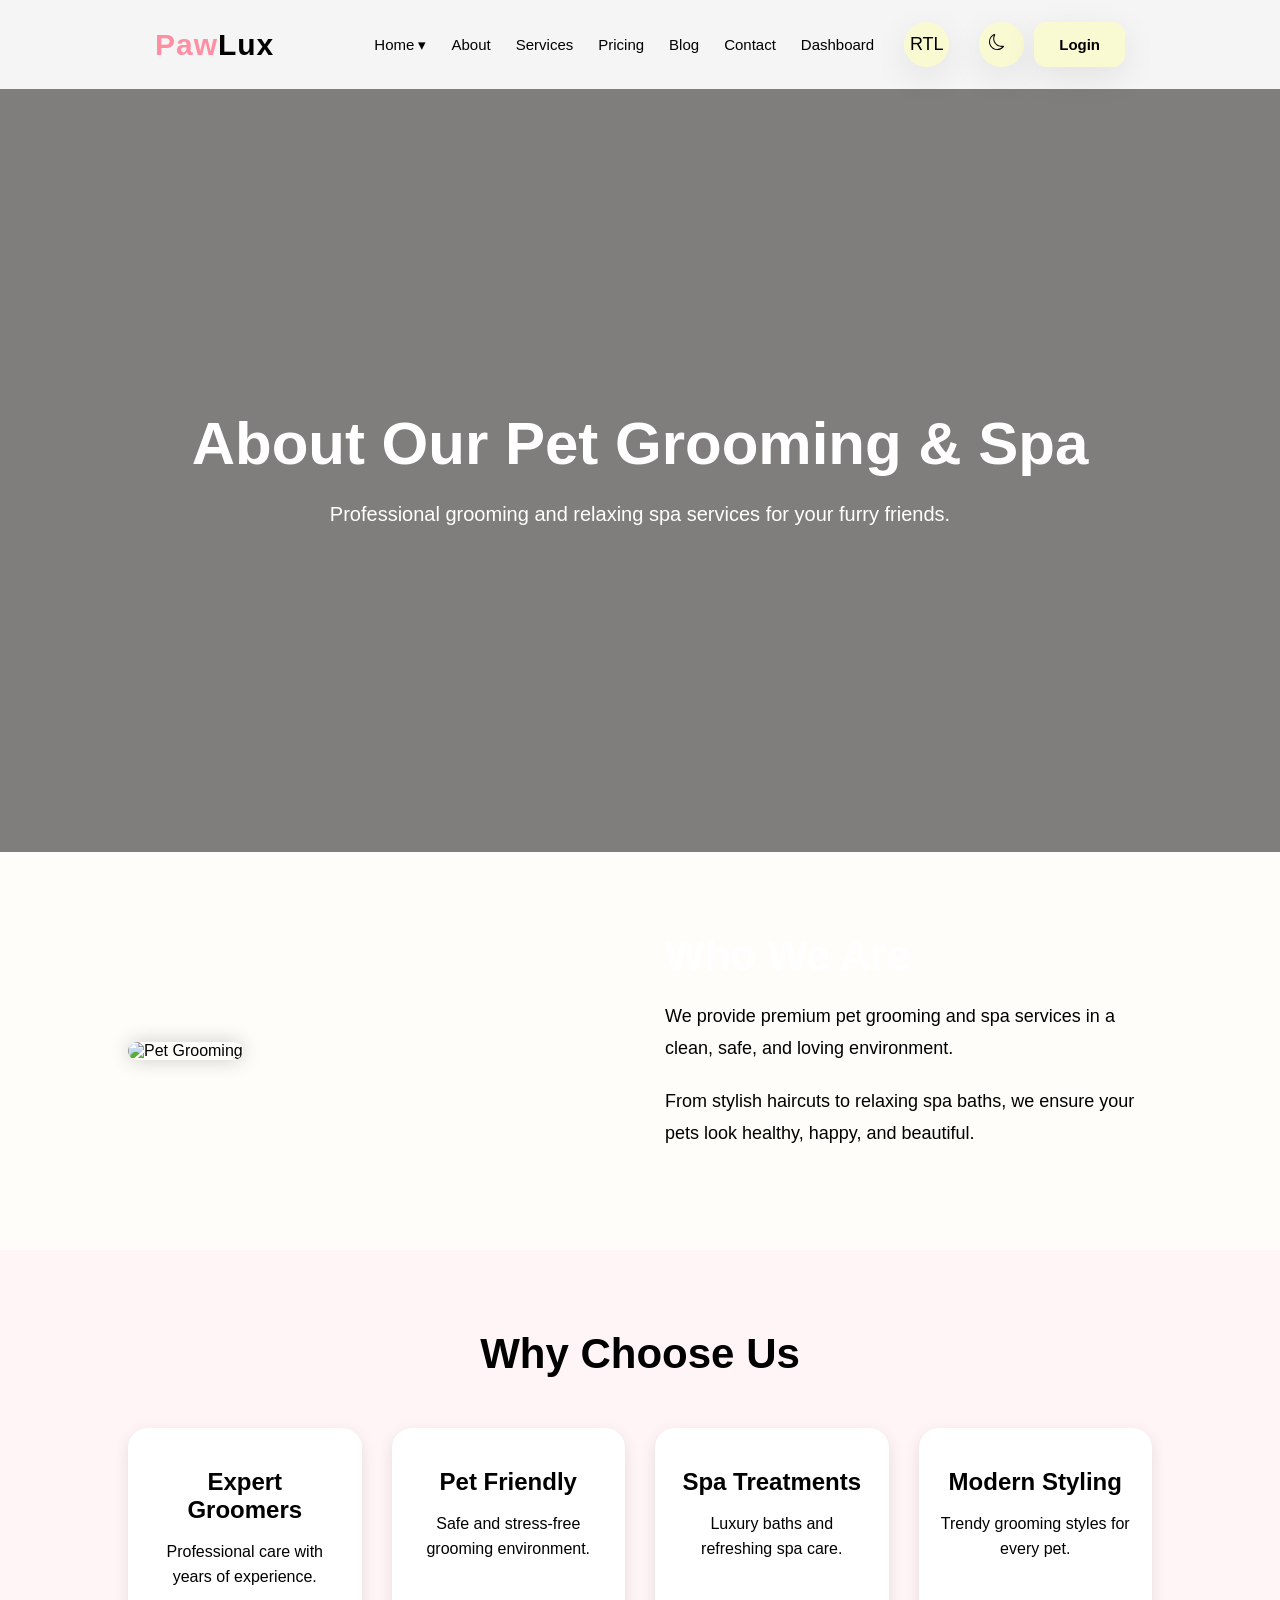
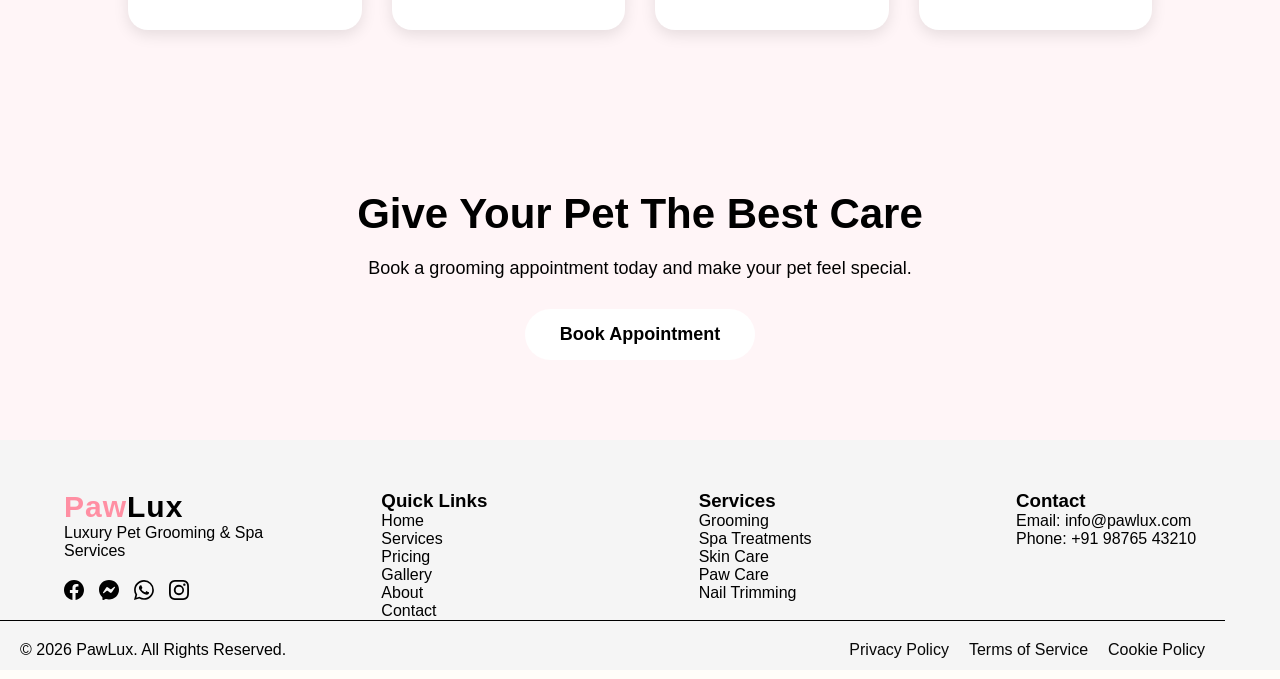
==== commit 5c86ff9e: "first commit" ====
--- a/about.html
+++ b/about.html
@@ -10,9 +10,9 @@
 </head>
 </head>
 <body>
-     <header>
+    <header>
     <nav class="navbar">
-      <a style="text-decoration: none;" href="index.html" class="logo"><span>Paw</span>Lux</a>
+      <a style="text-decoration: none; margin-right: 100px" href="index.html" class="logo"><span>Paw</span>Lux</a>
  
       <ul class="nav-links">
           <li class="dropdown">
@@ -34,17 +34,21 @@
         <li><a href="dashboard.html">Dashboard</a></li>
  
       </ul>
-  <button id="rtl-toggle" class="icon-btn">
+     
+  <button id="rtl-toggle" class="icon-btn" >
     RTL
   </button>
   <button id="theme-toggle" class="icon-btn">
  
-      <div class="menu-toggle">☰</div>
+      <div class="menu-toggle"><svg xmlns="http://www.w3.org/2000/svg" width="16" height="16" fill="currentColor" class="bi bi-moon" viewBox="0 0 16 16">
+  <path d="M6 .278a.77.77 0 0 1 .08.858 7.2 7.2 0 0 0-.878 3.46c0 4.021 3.278 7.277 7.318 7.277q.792-.001 1.533-.16a.79.79 0 0 1 .81.316.73.73 0 0 1-.031.893A8.35 8.35 0 0 1 8.344 16C3.734 16 0 12.286 0 7.71 0 4.266 2.114 1.312 5.124.06A.75.75 0 0 1 6 .278M4.858 1.311A7.27 7.27 0 0 0 1.025 7.71c0 4.02 3.279 7.276 7.319 7.276a7.32 7.32 0 0 0 5.205-2.162q-.506.063-1.029.063c-4.61 0-8.343-3.714-8.343-8.29 0-1.167.242-2.278.681-3.286"/>
+</svg></div>
           <div class="button-group">
     <div class="right-section">
-        <button class="btn secondary-btn" onclick="document.location='login.html'">
+        <button style="margin-left: 10px;" class="btn secondary-btn" onclick="document.location='login.html'">
             Login
         </button>
+        
         
     </div>
 
@@ -158,7 +162,7 @@
     <div class="footer-content">
 
         <div class="footer-section">
-      <a style="text-decoration: none;" href="index.html" class="logo"><span>Paw</span>Lux</a>
+     <a style="text-decoration: none;" href="index.html" class="logo"><span>Paw</span>Lux</a>
             <p>Luxury Pet Grooming & Spa Services</p>
             <div>
            
@@ -229,6 +233,43 @@
     </div>
 
 </footer>
+<script>
+ 
+
+ 
+  const themeToggle = document.getElementById("theme-toggle");
+ 
+  themeToggle.addEventListener("click", () => {
+ 
+    document.body.classList.toggle("dark-mode");
+ 
+    if(document.body.classList.contains("dark-mode")){
+      themeToggle.innerHTML = "☀️";
+    }
+    else{
+      themeToggle.innerHTML = "🌙";
+    }
+ 
+  });
+ 
+  const rtlToggle = document.getElementById("rtl-toggle");
+ 
+  rtlToggle.addEventListener("click", () => {
+ 
+    if(document.body.getAttribute("dir") === "rtl"){
+ 
+      document.body.setAttribute("dir", "ltr");
+ 
+    }
+    else{
+ 
+      document.body.setAttribute("dir", "rtl");
+ 
+    }
+ 
+  });
+ 
+</script>
 
     
     
--- a/about.css
+++ b/about.css
@@ -1,22 +1,33 @@
- *{
-            margin: 0;
-            padding: 0;
-            box-sizing: border-box;
-            font-family: Arial, sans-serif;
-        }
-
-        body{
-            background: #fdfdfd;
-            color: #333;
-        }
-        
+*{
+    margin:0;
+    padding:0;
+    box-sizing:border-box;
+    scroll-behavior:smooth;
+}
+
+body{
+    font-family:'Poppins', sans-serif;
+    background:#fffdf9;
+    color:black;
+    overflow-x:hidden;
+}
+
+:root{
+    --primary:#ff8fa3;
+    --secondary:#fff5ef;
+    --cream:#fffaf5;
+    --dark:black;
+    --light:#666;
+    --white:#fff;
+    --shadow:0 10px 35px rgba(0,0,0,0.08);
+}
+
 .container{
     width:90%;
     max-width:1300px;
     margin:auto;
 }
 
-h
 body.dark-mode{
   background:#111827;
   color:lightgoldenrodyellow;
@@ -73,11 +84,11 @@
  left:0;
  width:100%;
  display:flex;
- justify-content:space-between;
+ justify-content:center;
  align-items:center;
  padding:22px 8%;
  z-index:1000;
- background:rgba(0,0,0,0.20);
+ background:whitesmoke;
  backdrop-filter:blur(10px);
  transition:0.35s ease;
  text-decoration: none;
@@ -103,13 +114,13 @@
  
 .nav-links{
  display:flex;
- gap:35px;
+ gap:25px;
  align-items:center;
  list-style: none;
 }
  
 .nav-links a{
- color:#ffffff;
+ color:black;
  font-size:15px;
  transition:0.3s;
  list-style: none;
@@ -147,6 +158,7 @@
 .dropdown-menu a{
  display:block;
  padding:13px 20px;
+ color: whitesmoke;
  
 }
  
@@ -191,22 +203,12 @@
 nav a:hover::after {
   width: 100%;
 }
-.navbar span{
-    color:#ff6b81;
-}
-
-
-.right-section{
-    display:flex;
-    align-items:center;
-    gap:14px;
-}
 
 .icon-btn{
     width:45px;
     height:45px;
     border:none;
-    border-radius:12px;
+    border-radius:30px;
     background:lightgoldenrodyellow;
     box-shadow:var(--shadow);
     display:flex;
@@ -216,6 +218,8 @@
     transition:0.3s;
     color:var(--dark);
     font-size:18px;
+    gap: 10px;
+    margin-left: 30px;
 }
 
 .icon-btn:hover{
@@ -253,100 +257,6 @@
 
 .primary-btn:hover{
     transform:translateY(-3px);
-}
-nav a:hover{
-    color:pink;
-}
-
-.book-btn{
-    padding:12px 22px;
-    border:none;
-    background:pink;
-    color:white;
-    border-radius:30px;
-    cursor:pointer;
-    font-weight:bold;
-    transition:0.3s;
-}
-
-.book-btn:hover{
-    background:pink;
-}
-.right-section{
-    display:flex;
-    align-items:center;
-    gap:14px;
-}
-
-.icon-btn{
-    width:45px;
-    height:45px;
-    border:none;
-    border-radius:12px;
-    background:lightgoldenrodyellow;
-    box-shadow:var(--shadow);
-    display:flex;
-    align-items:center;
-    justify-content:center;
-    cursor:pointer;
-    transition:0.3s;
-    color:var(--dark);
-    font-size:18px;
-}
-
-.icon-btn:hover{
-    background:var(--primary);
-    color:lightgoldenrodyellow;
-}
-
-.btn{
-    height:45px;
-    padding:0 24px;
-    border:none;
-    border-radius:12px;
-    font-size:15px;
-    font-weight:600;
-    cursor:pointer;
-    transition:0.3s;
-}
-
-.secondary-btn{
-    background:lightgoldenrodyellow;
-    color:var(--dark);
-    border:1px solid lightgoldenrodyellow;
-    box-shadow:var(--shadow);
-}
-
-.secondary-btn:hover{
-    background:lightgoldenrodyellow;
-}
-
-.primary-btn{
-    background:var(--primary);
-    color:lightgoldenrodyellow;
-    box-shadow:0 10px 25px rgba(255,143,163,0.35);
-}
-
-.primary-btn:hover{
-    transform:translateY(-3px);
-}
-nav a:hover{
-    color:pink;
-}
-
-.book-btn{
-    padding:12px 22px;
-    border:none;
-    background:pink;
-    color:white;
-    border-radius:30px;
-    cursor:pointer;
-    font-weight:bold;
-    transition:0.3s;
-}
-
-.book-btn:hover{
-    background:pink;
 }
 .hero{
     height: 70vh;
@@ -556,10 +466,10 @@
     }
 }
 .footer{
-    background:rgb(255, 253, 253);
+    background:whitesmoke;
     color:rgb(0, 0, 0);
     padding:50px 0 30px;
-    height:200px;
+    height:230px;
 
 }
 
@@ -602,7 +512,7 @@
 }
 .footer-legal li{
   list-style: none;
-
+  color: black;
  
 }
 .footer-legal a{
@@ -617,23 +527,24 @@
 .footer-legal{
   display: flex;
   gap: 20px;
+  padding-left: 40px;
+  background-color: whitesmoke;
+
 }   
 .footer-bottom{
-  border-top:1px solid gray;
+  border-top:1px solid black;
   padding-left:100px ;
   padding-right: 100px;
- 
+  color:black;
   display: flex;
   justify-content: space-between;
   padding: 20px;
+  margin-right: 55px;
 }
 .footer-section{
     width: 200px;
-    
-}
-.footer-section span{
-    color: #ff6b81;
-}
+}
+ 
 
 
 
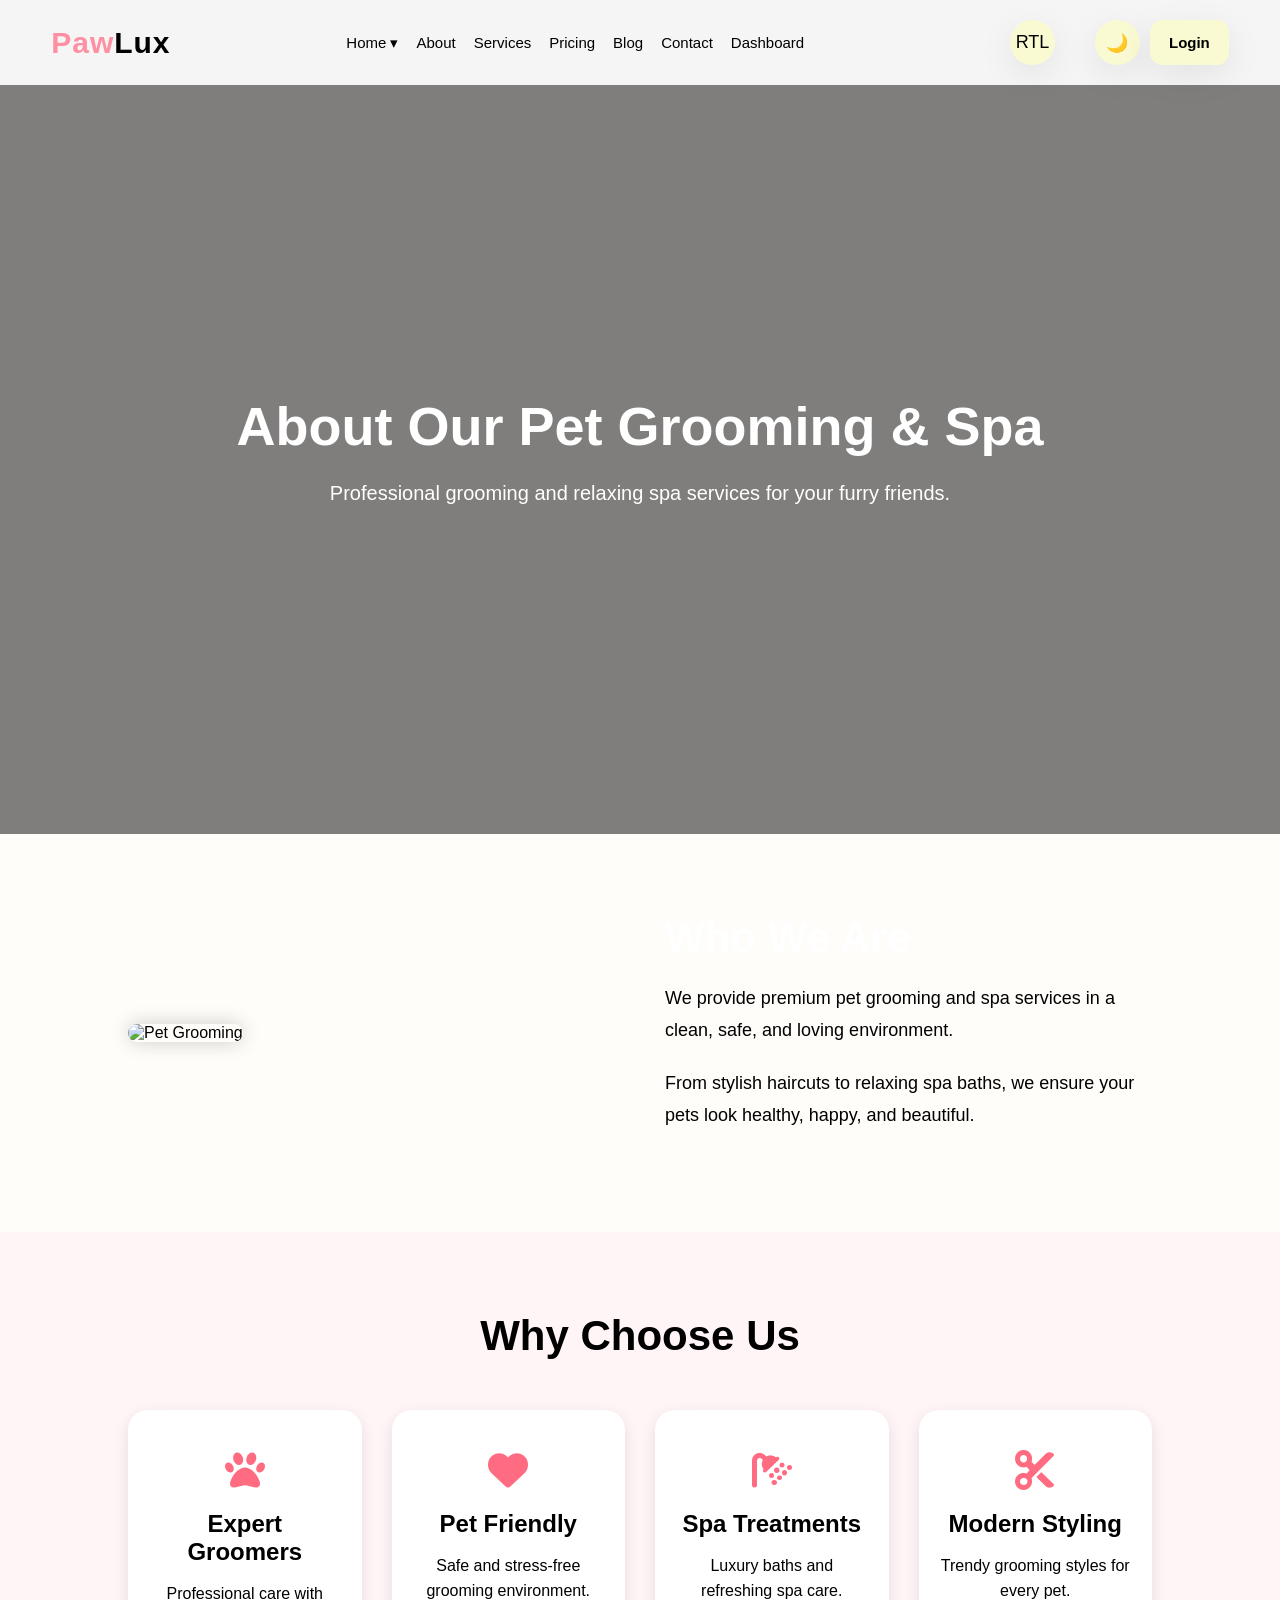
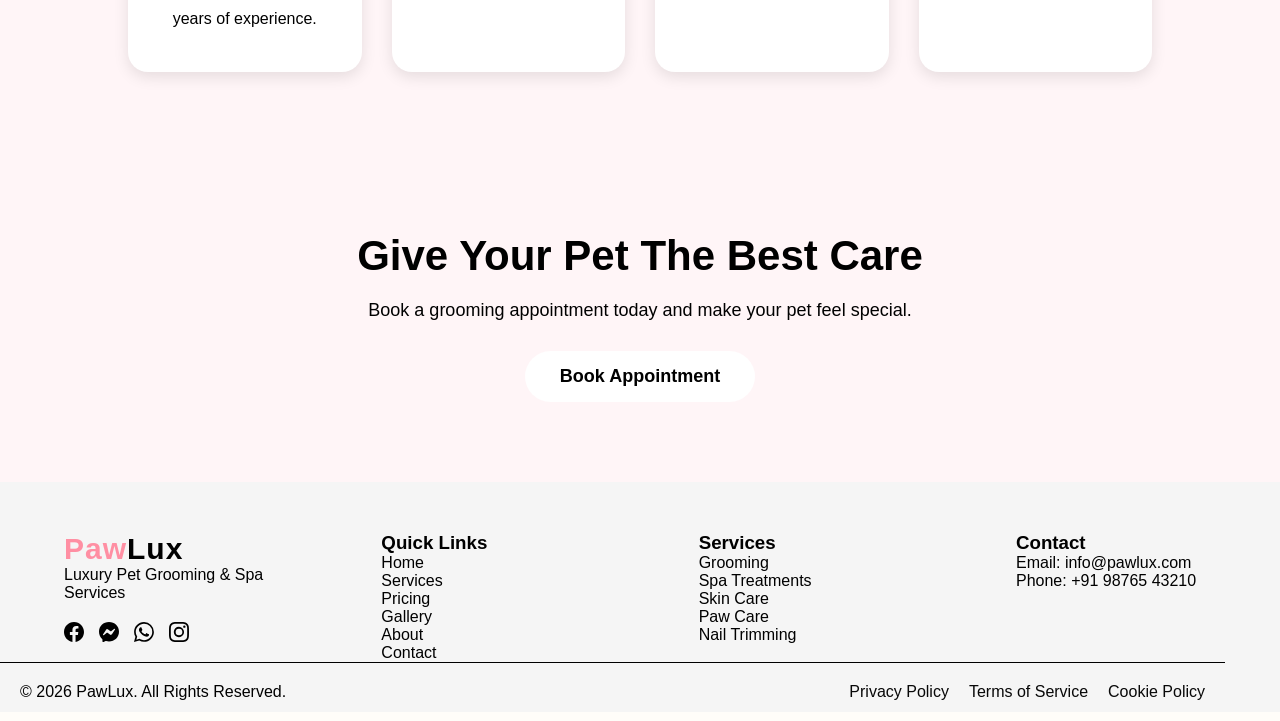
==== commit 360e9923: "first commit" ====
--- a/about.html
+++ b/about.html
@@ -5,16 +5,21 @@
     <meta name="viewport" content="width=device-width, initial-scale=1.0">
     <title>Document</title>
    <link rel="stylesheet" href="about.css">
-  
- href="https://cdnjs.cloudflare.com/ajax/libs/font-awesome/6.5.1/css/all.min.css">
+
+<link rel="stylesheet"
+href="https://cdnjs.cloudflare.com/ajax/libs/font-awesome/6.5.1/css/all.min.css">
 </head>
 </head>
 <body>
     <header>
     <nav class="navbar">
-      <a style="text-decoration: none; margin-right: 100px" href="index.html" class="logo"><span>Paw</span>Lux</a>
- 
-      <ul class="nav-links">
+
+    <a href="index.html" class="logo">
+        <span>Paw</span>Lux
+    </a>
+
+    <!-- NAV LINKS -->
+     <ul class="nav-links">
           <li class="dropdown">
         <a href="index.html">Home ▾</a>
  
@@ -34,26 +39,30 @@
         <li><a href="dashboard.html">Dashboard</a></li>
  
       </ul>
-     
-  <button id="rtl-toggle" class="icon-btn" >
-    RTL
-  </button>
-  <button id="theme-toggle" class="icon-btn">
- 
-      <div class="menu-toggle"><svg xmlns="http://www.w3.org/2000/svg" width="16" height="16" fill="currentColor" class="bi bi-moon" viewBox="0 0 16 16">
-  <path d="M6 .278a.77.77 0 0 1 .08.858 7.2 7.2 0 0 0-.878 3.46c0 4.021 3.278 7.277 7.318 7.277q.792-.001 1.533-.16a.79.79 0 0 1 .81.316.73.73 0 0 1-.031.893A8.35 8.35 0 0 1 8.344 16C3.734 16 0 12.286 0 7.71 0 4.266 2.114 1.312 5.124.06A.75.75 0 0 1 6 .278M4.858 1.311A7.27 7.27 0 0 0 1.025 7.71c0 4.02 3.279 7.276 7.319 7.276a7.32 7.32 0 0 0 5.205-2.162q-.506.063-1.029.063c-4.61 0-8.343-3.714-8.343-8.29 0-1.167.242-2.278.681-3.286"/>
-</svg></div>
-          <div class="button-group">
-    <div class="right-section">
-        <button style="margin-left: 10px;" class="btn secondary-btn" onclick="document.location='login.html'">
+
+    <!-- RIGHT SIDE -->
+    <div class="desktop-buttons">
+
+        <button id="rtl-toggle-desktop" class="icon-btn">
+            RTL
+        </button>
+
+        <button id="theme-toggle-desktop" class="icon-btn">
+            🌙
+        </button>
+
+        <button class="btn secondary-btn">
             Login
         </button>
-        
-        
+
+        <!-- HAMBURGER -->
+        <div class="menu-toggle" id="menu-toggle">
+            ☰
+        </div>
+
     </div>
 
-</div>
-    </nav>
+</nav>
   </header>
 
    
@@ -234,42 +243,60 @@
 
 </footer>
 <script>
- 
-
- 
-  const themeToggle = document.getElementById("theme-toggle");
- 
-  themeToggle.addEventListener("click", () => {
- 
+
+const themeToggle = document.getElementById("theme-toggle-desktop");
+
+themeToggle.addEventListener("click", () => {
+
     document.body.classList.toggle("dark-mode");
- 
+
     if(document.body.classList.contains("dark-mode")){
-      themeToggle.innerHTML = "☀️";
+        themeToggle.innerHTML = "☀️";
     }
     else{
-      themeToggle.innerHTML = "🌙";
-    }
- 
+        themeToggle.innerHTML = "🌙";
+    }
+
+});
+
+const rtlToggle = document.getElementById("rtl-toggle-desktop");
+
+rtlToggle.addEventListener("click", () => {
+
+    if(document.body.getAttribute("dir") === "rtl"){
+        document.body.setAttribute("dir", "ltr");
+    }
+    else{
+        document.body.setAttribute("dir", "rtl");
+    }
+
+});
+document.addEventListener("DOMContentLoaded", () => {
+
+  const menuToggle = document.getElementById("menu-toggle");
+  const navLinks = document.querySelector(".nav-links");
+  const dropdown = document.querySelector(".dropdown");
+
+  // Hamburger toggle
+  menuToggle.addEventListener("click", () => {
+    navLinks.classList.toggle("active");
+
+    menuToggle.innerHTML = navLinks.classList.contains("active")
+      ? "✖"
+      : "☰";
   });
- 
-  const rtlToggle = document.getElementById("rtl-toggle");
- 
-  rtlToggle.addEventListener("click", () => {
- 
-    if(document.body.getAttribute("dir") === "rtl"){
- 
-      document.body.setAttribute("dir", "ltr");
- 
-    }
-    else{
- 
-      document.body.setAttribute("dir", "rtl");
- 
-    }
- 
+
+  // Mobile dropdown toggle (IMPORTANT)
+  dropdown.addEventListener("click", (e) => {
+    if (window.innerWidth <= 1024) {
+      e.preventDefault();
+      dropdown.classList.toggle("active");
+    }
   });
- 
-</script>
+
+});
+
+</script>   
 
     
     
--- a/about.css
+++ b/about.css
@@ -38,7 +38,7 @@
 }
  
 body.dark-mode nav a{
-  color:lightgoldenrodyellow;
+  color:rgb(0, 0, 0);
 }
  
 body.dark-mode .icon-btn{
@@ -47,14 +47,14 @@
 }
  
 body.dark-mode .logo{
-  color:lightgoldenrodyellow;
+  color:rgb(0, 0, 0);
 }
  
 body.dark-mode .login{
   color:lightgoldenrodyellow;
 }
  
-body.dark-mode .hero,
+
 body.dark-mode .services,
 body.dark-mode .why-us,
 body.dark-mode .contact{
@@ -84,13 +84,13 @@
  left:0;
  width:100%;
  display:flex;
- justify-content:center;
+ justify-content:space-between;
  align-items:center;
- padding:22px 8%;
+ padding:18px 5%;
  z-index:1000;
  background:whitesmoke;
- backdrop-filter:blur(10px);
- transition:0.35s ease;
+ /* backdrop-filter:blur(10px);
+ transition:0.35s ease; */
  text-decoration: none;
 }
  
@@ -113,10 +113,10 @@
 }
  
 .nav-links{
- display:flex;
- gap:25px;
- align-items:center;
- list-style: none;
+    display:flex;
+    align-items:center;
+    gap:25px;
+    list-style:none;
 }
  
 .nav-links a{
@@ -444,27 +444,7 @@
 
 
 
-@media(max-width: 768px){
-
-    .hero-content h1{
-        font-size: 40px;
-    }
-
-    .hero-content p{
-        font-size: 16px;
-    }
-
-    .about-container{
-        flex-direction: column;
-    }
-
-    .about-content h2,
-    .features h2,
-    .gallery h2,
-    .cta h2{
-        font-size: 32px;
-    }
-}
+
 .footer{
     background:whitesmoke;
     color:rgb(0, 0, 0);
@@ -544,28 +524,267 @@
 .footer-section{
     width: 200px;
 }
- 
-
-
-
-@media(max-width:1100px){
+/* =========================
+   HAMBURGER MENU
+========================= */
+
+.menu-toggle{
+    display:none;
+    font-size:30px;
+    cursor:pointer;
+    font-weight:bold;
+    z-index:3000;
+    color:black;
+}
+
+
+/* Desktop Buttons */
+
+.desktop-buttons{
+    display:flex;
+    align-items:center;
+    gap:12px;
+}
+
+
+
+/* =========================
+   MOBILE NAVIGATION
+========================= */
+
+@media(max-width:1024px){
+
+    .navbar{
+         display:flex;
+        justify-content:space-between;
+        align-items:center;
+        gap:10px;
+        z-index: 3000;
+    }
+
+    .menu-toggle{
+        display:block;
+        
+    }
+
+    .desktop-buttons{
+        display:flex;
+        align-items:center;
+        gap:8px;
+        margin-left:auto;
+    }
+    .desktop-buttons .icon-btn{
+        width:40px;
+        height:40px;
+        font-size:15px;
+        margin-left:0;
+    }
+
+    .desktop-buttons .btn{
+        height:40px;
+        padding:0 16px;
+        font-size:14px;
+    }
+
+     .nav-links{
+    position: fixed;
+    top: 0;
+    right: -100%;
+    width: 260px;
+    height: 100vh;
+    background: white;
+    flex-direction: column;
+    align-items: flex-start;
+    padding: 100px 30px;
+    gap: 25px;
+
+    transition: right 0.4s ease;
+    z-index: 2000;
+}
+
+    .nav-links.active{
+        right:0;
+    }
+     .nav-links li{
+        width:100%;
+    }
+
+    .nav-links a{
+        font-size:18px;
+        width:100%;
+        display:block;
+        color: black;
+    }
+
+    /* .mobile-buttons{
+        display:flex;
+        flex-direction:column;
+        width:100%;
+        gap:15px;
+        margin-top:20px;
+    }
+
+    .mobile-buttons .icon-btn,
+    .mobile-buttons .btn{
+        width:100%;
+        justify-content:center;
+    } */
+
+    .dropdown-menu {
+    display: none;
+    position: static;
+    background: #f5f5f5;
+    width: 100%;
+    padding: 10px 15px;
+}
+
+.dropdown.active .dropdown-menu {
+    display: block;
+}
+
+    .hero-content h1{
+        font-size:42px;
+    }
+
+    .hero-content p{
+        font-size:17px;
+    }
+
+    .footer{
+        height:auto;
+    }
+
+    .footer-content{
+        flex-direction:column;
+        gap:30px;
+    }
+
+    .footer-bottom{
+        flex-direction:column;
+        gap:15px;
+        text-align:center;
+        margin-right:0;
+        padding:20px;
+    }
+
+    .footer-legal{
+        justify-content:center;
+        flex-wrap:wrap;
+        padding-left:0;
+    }
+
+}
+
+/* =========================
+   SAMSUNG GALAXY S8+
+========================= */
+
+@media screen and (max-width:740px){
+
+    .logo{
+        font-size:24px;
+    }
+      .desktop-buttons{
+        gap:5px;
+    }
+
+    .desktop-buttons .btn{
+        padding:0 12px;
+        font-size:13px;
+    }
+
+    .desktop-buttons .icon-btn{
+        width:36px;
+        height:36px;
+        font-size:13px;
+    }
+      .menu-toggle{
+        font-size:28px;
+    }
+    .nav-links{
+        width:260px;
+    }
 
     .hero{
-        flex-direction:column;
-        text-align:center;
+        min-height:75vh;
+        padding:20px;
+    }
+
+    .hero-content h1{
+        font-size:32px;
+        line-height:1.3;
     }
 
     .hero-content p{
-        margin:auto auto 35px;
-    }
-
-    .hero-buttons{
-        justify-content:center;
-    }
-
-    .floating-card{
-        left:50%;
-        transform:translateX(-50%);
-    }
-}
-
+        font-size:15px;
+    }
+
+    .about,
+    .features,
+    .cta{
+        padding:60px 6%;
+    }
+
+    .feature-container{
+        grid-template-columns:1fr;
+    }
+
+    .about-content h2,
+    .features h2,
+    .cta h2{
+        font-size:28px;
+    }
+
+}
+
+/* =========================
+   IPAD MINI
+========================= */
+
+@media screen and (min-width:768px) and (max-width:820px){
+
+    .nav-links{
+        width:300px;
+    }
+
+    .hero-content h1{
+        font-size:48px;
+    }
+
+    .feature-container{
+        grid-template-columns:repeat(2,1fr);
+    }
+
+}
+
+/* =========================
+   IPAD PRO
+========================= */
+
+@media screen and (min-width:1024px) and (max-width:1366px){
+
+    .navbar{
+        padding:20px 4%;
+    }
+
+    .nav-links{
+        gap:18px;
+    }
+
+    .hero-content h1{
+        font-size:54px;
+    }
+
+    .footer-content{
+        gap:25px;
+    }
+     .desktop-buttons{
+        gap:10px;
+    }
+
+    .desktop-buttons .btn{
+        padding:0 18px;
+    }
+
+
+}
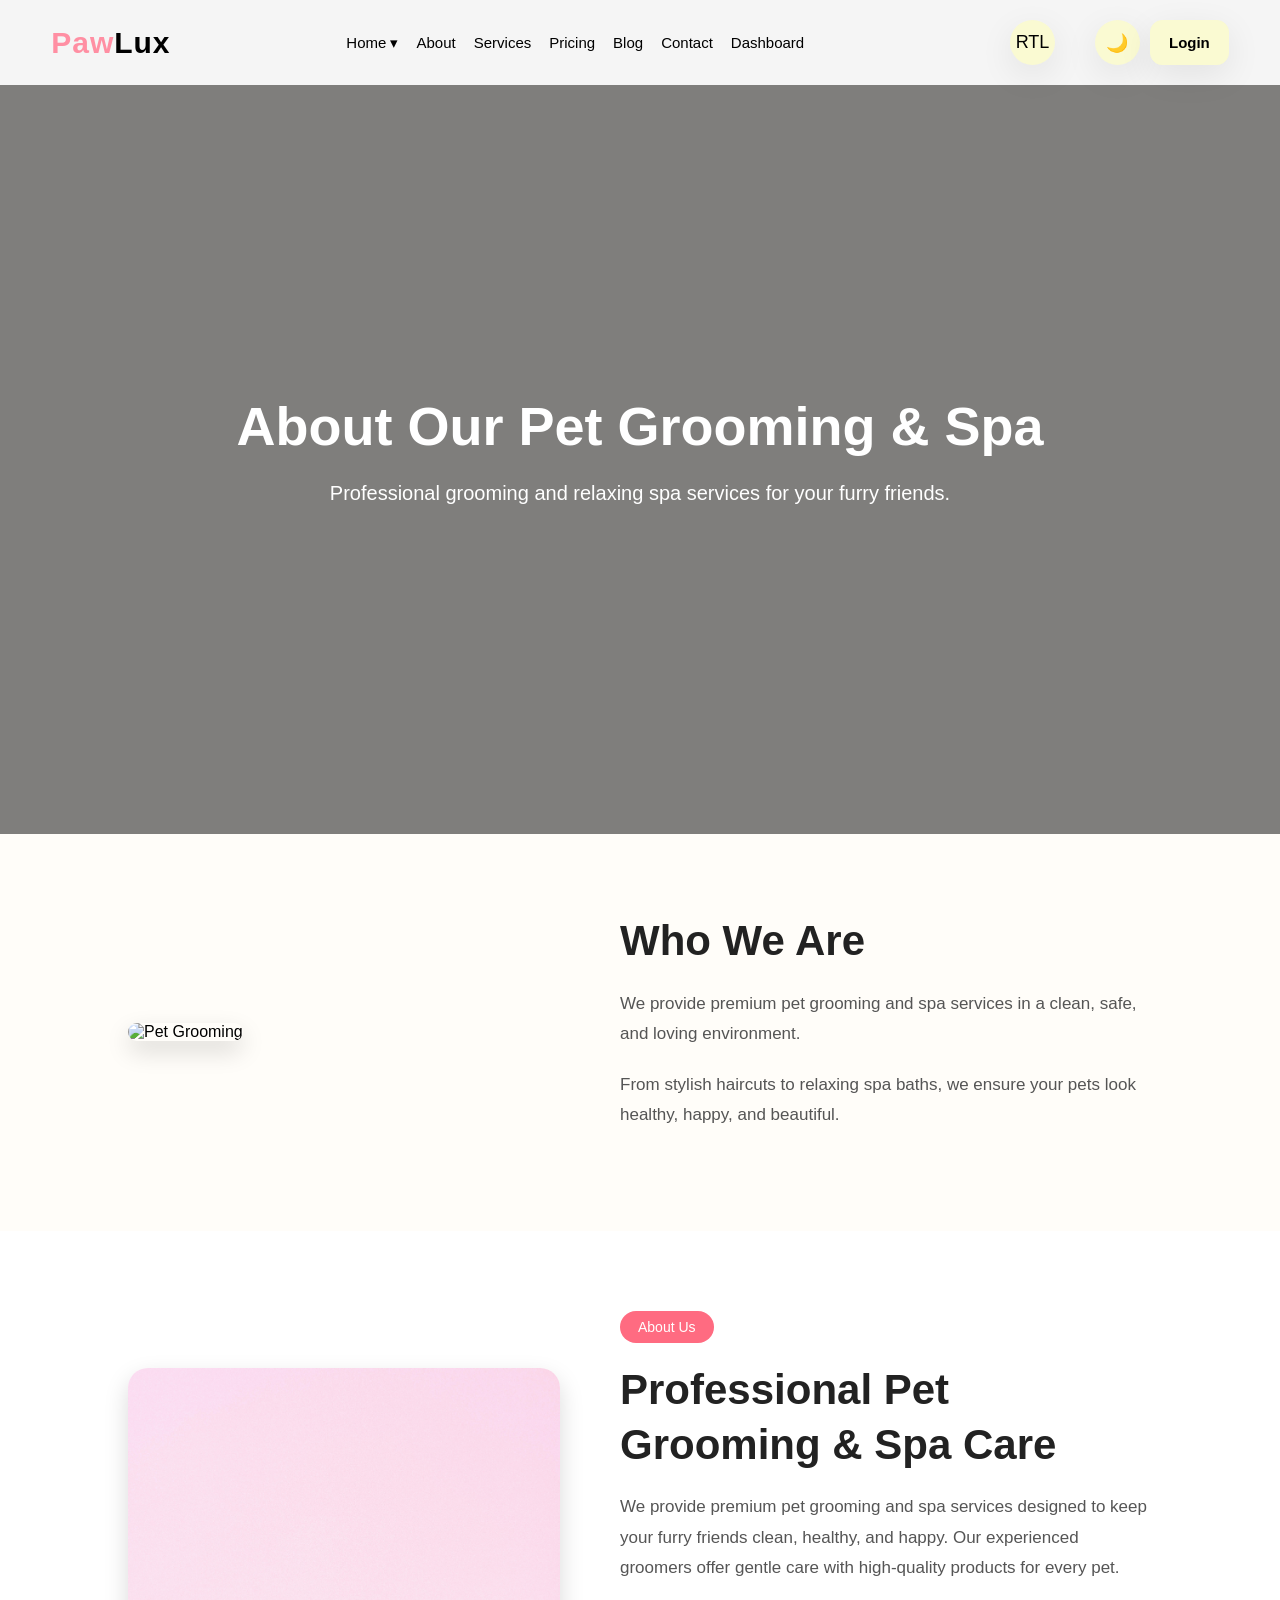
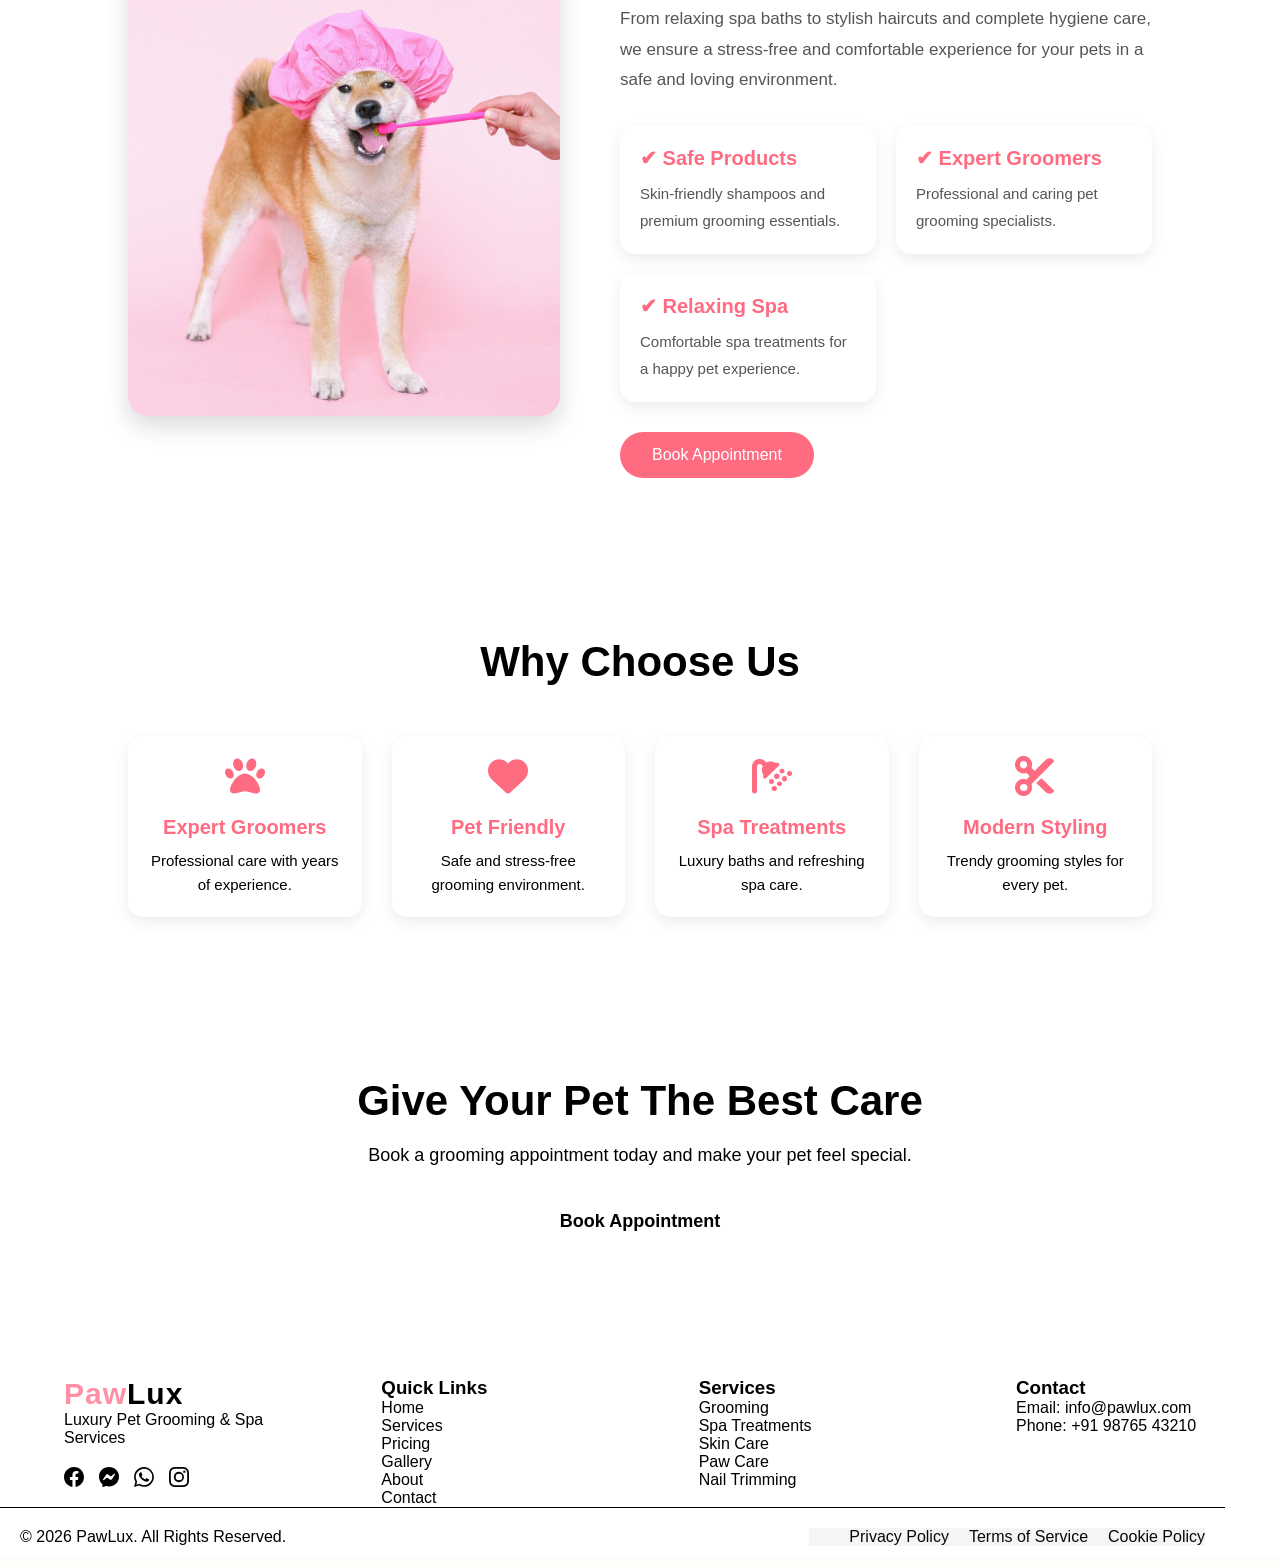
==== commit d68820a6: "first commit" ====
--- a/about.html
+++ b/about.html
@@ -110,6 +110,50 @@
         </div>
 
     </section>
+    <section class="about-section">
+    <div class="about-container">
+
+        <div class="about-image">
+            <img src="images/pexels-shvetsa-4588019.jpg" alt="Pet Grooming and Spa">
+        </div>
+
+        <div class="about-content">
+            <span class="about-tag">About Us</span>
+
+            <h2>Professional Pet Grooming & Spa Care</h2>
+
+            <p>
+                We provide premium pet grooming and spa services designed to keep your furry friends clean, healthy, and happy. 
+                Our experienced groomers offer gentle care with high-quality products for every pet.
+            </p>
+
+            <p>
+                From relaxing spa baths to stylish haircuts and complete hygiene care, we ensure a stress-free and comfortable experience 
+                for your pets in a safe and loving environment.
+            </p>
+
+            <div class="about-features">
+                <div class="feature-box">
+                    <h3>✔ Safe Products</h3>
+                    <p>Skin-friendly shampoos and premium grooming essentials.</p>
+                </div>
+
+                <div class="feature-box">
+                    <h3>✔ Expert Groomers</h3>
+                    <p>Professional and caring pet grooming specialists.</p>
+                </div>
+
+                <div class="feature-box">
+                    <h3>✔ Relaxing Spa</h3>
+                    <p>Comfortable spa treatments for a happy pet experience.</p>
+                </div>
+            </div>
+
+            <a href="#" class="about-btn">Book Appointment</a>
+        </div>
+
+    </div>
+</section>
 
    
 
--- a/about.css
+++ b/about.css
@@ -332,7 +332,7 @@
 
 .features{
     padding: 80px 10%;
-    background: #fff5f7;
+    background: white;
     text-align: center;
 }
 
@@ -409,7 +409,7 @@
 
 
 .cta{
-    background:#fff5f7;
+    background:white;
     color: black;
     text-align: center;
     padding: 80px 10%;
@@ -446,7 +446,7 @@
 
 
 .footer{
-    background:whitesmoke;
+    background:white;
     color:rgb(0, 0, 0);
     padding:50px 0 30px;
     height:230px;
@@ -524,6 +524,103 @@
 .footer-section{
     width: 200px;
 }
+.about-section{
+    width: 100%;
+    padding: 80px 10%;
+    background:white;
+}
+
+.about-container{
+    display: flex;
+    align-items: center;
+    justify-content: center;
+    gap: 60px;
+    flex-wrap: wrap;
+}
+
+.about-image{
+    flex: 1 1 400px;
+}
+
+.about-image img{
+    width: 100%;
+    border-radius: 20px;
+    box-shadow: 0 10px 25px rgba(0,0,0,0.15);
+}
+
+.about-content{
+    flex: 1 1 500px;
+}
+
+.about-tag{
+    display: inline-block;
+    background: #ff6b81;
+    color: white;
+    padding: 8px 18px;
+    border-radius: 30px;
+    font-size: 14px;
+    margin-bottom: 20px;
+}
+
+.about-content h2{
+    font-size: 42px;
+    color: #222;
+    margin-bottom: 20px;
+    line-height: 1.3;
+}
+
+.about-content p{
+    color: #555;
+    font-size: 17px;
+    line-height: 1.8;
+    margin-bottom: 20px;
+}
+
+.about-features{
+    display: grid;
+    grid-template-columns: repeat(auto-fit, minmax(220px, 1fr));
+    gap: 20px;
+    margin: 30px 0;
+}
+
+.feature-box{
+    background: white;
+    padding: 20px;
+    border-radius: 15px;
+    box-shadow: 0 5px 15px rgba(0,0,0,0.08);
+    transition: 0.3s;
+}
+
+.feature-box:hover{
+    transform: translateY(-5px);
+}
+
+.feature-box h3{
+    color: #ff6b81;
+    margin-bottom: 10px;
+    font-size: 20px;
+}
+
+.feature-box p{
+    font-size: 15px;
+    margin-bottom: 0;
+}
+
+.about-btn{
+    display: inline-block;
+    padding: 14px 32px;
+    background:#ff6b81;
+    color: white;
+    text-decoration: none;
+    border-radius: 40px;
+    font-size: 16px;
+    transition: 0.3s;
+}
+
+.about-btn:hover{
+    background:#ff6b81;
+}
+
 /* =========================
    HAMBURGER MENU
 ========================= */
